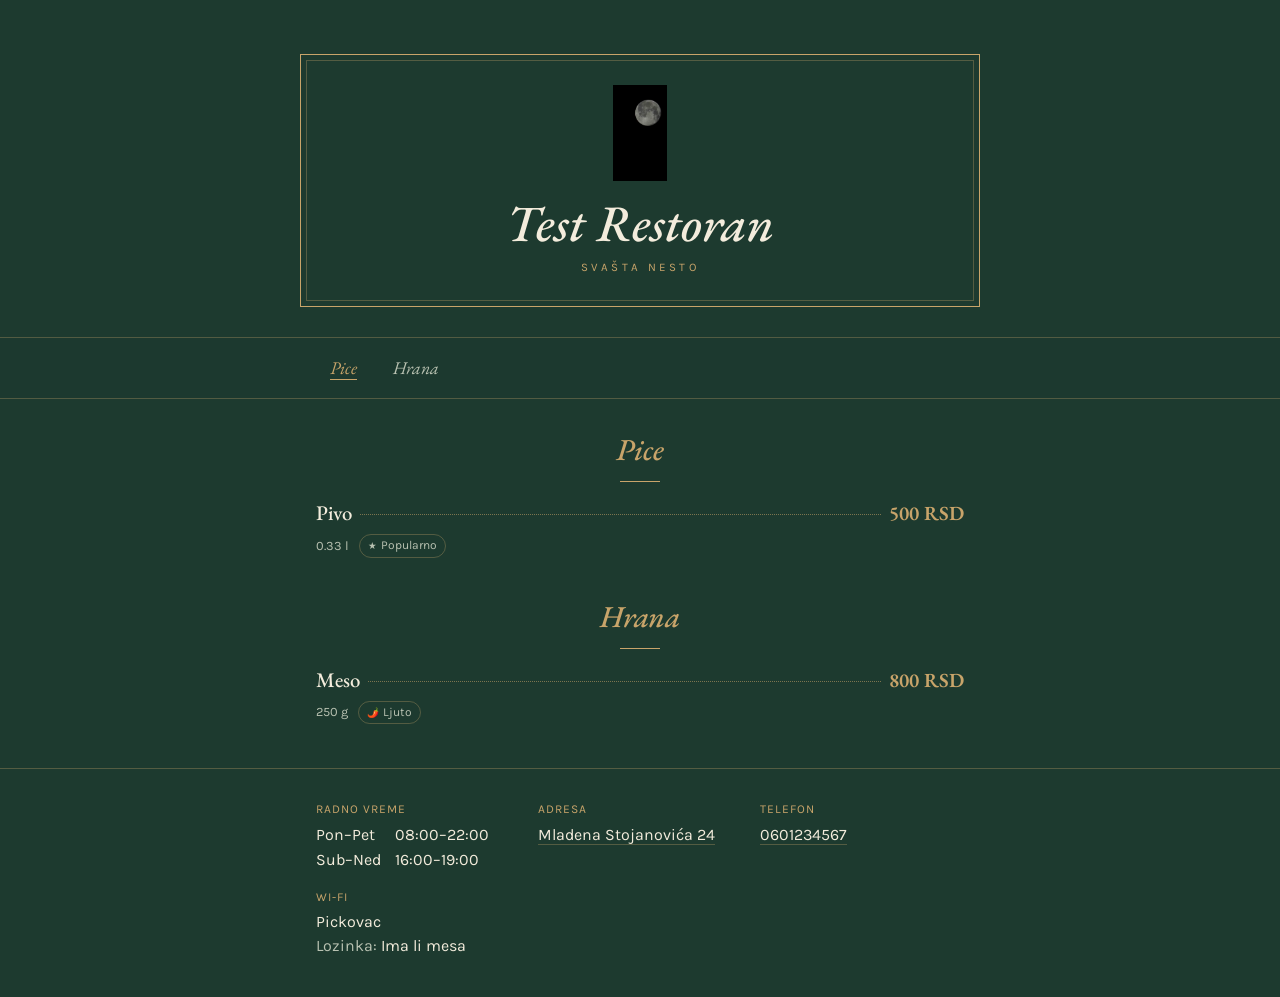
==== index.html @ 9f818fa7 "Update menu code and design (menu content unchanged)" ====
<!doctype html>
<html lang="sr">
<head>
  <meta charset="utf-8">
  <meta name="viewport" content="width=device-width, initial-scale=1, viewport-fit=cover">
  <title>Menu</title>
  <meta name="theme-color" content="#ffffff">
  <link rel="stylesheet" href="core/base.css?v=e0d280ec40">
</head>
<body class="dm-loading">
  <div id="app"></div>
  <script src="core/common.js?v=e0d280ec40"></script>
  <script src="core/menu.js?v=e0d280ec40"></script>
</body>
</html>
---- core/base.css ----
/* Structure shared by every theme. Themes set the variables below and add their own look. */
:root {
  --bg: #ffffff;
  --surface: #f6f6f6;
  --text: #1d1d1f;
  --muted: #6e6e73;
  --line: #e4e4e7;
  --accent: #b5651d;
  --accent-ink: #ffffff;
  --font-body: system-ui, -apple-system, "Segoe UI", Roboto, sans-serif;
  --font-head: var(--font-body);
  --radius: 12px;
  --thumb: 76px;
  --nav-bg: var(--bg);
  --chip-bg: transparent;
  --chip-text: var(--text);
  --chip-active-bg: var(--accent);
  --chip-active-text: var(--accent-ink);
  --wrap: 760px;
}

*, *::before, *::after { box-sizing: border-box; }
html { -webkit-text-size-adjust: 100%; scroll-behavior: smooth; }
@media (prefers-reduced-motion: reduce) { html { scroll-behavior: auto; } }
body {
  margin: 0;
  background: var(--bg);
  color: var(--text);
  font-family: var(--font-body);
  line-height: 1.45;
  -webkit-font-smoothing: antialiased;
}
body.dm-loading #app { visibility: hidden; }
img { display: block; max-width: 100%; }
a { color: inherit; }
h1, h2, h3 { font-family: var(--font-head); }
.wrap { max-width: var(--wrap); margin: 0 auto; padding: 0 16px; }
.muted { color: var(--muted); }
.dm-error, .menu-empty p { padding: 60px 16px; text-align: center; color: var(--muted); }

/* Hero */
.hero { position: relative; padding: 44px 0 26px; text-align: center; }

/* SR / EN switch in the top corner: one button, a tap flips the language.
   Uses the hero's own text color so it fits every theme. */
.lang-switch {
  position: absolute; top: 12px; right: 12px; z-index: 2; display: flex; gap: 2px; padding: 3px;
  border: 1px solid color-mix(in srgb, currentColor 30%, transparent); border-radius: 999px;
  font: inherit; font-family: var(--font-body); background: transparent; color: inherit; cursor: pointer;
}
.lang-btn {
  font-size: .75rem; font-weight: 700; letter-spacing: .04em; line-height: 1;
  padding: 6px 9px; border-radius: 999px; opacity: .65;
}
.lang-btn.active { opacity: 1; background: color-mix(in srgb, currentColor 16%, transparent); }
.hero-logo { width: 96px; height: 96px; object-fit: contain; margin: 0 auto 14px; }
.hero-name { margin: 0; font-size: clamp(2rem, 8vw, 2.8rem); line-height: 1.1; }
.hero-tagline { margin: 8px 0 0; color: var(--muted); }

/* Category navigation */
.catnav { position: sticky; top: 0; z-index: 10; background: var(--nav-bg); }
.catnav-inner {
  display: flex; gap: 8px; overflow-x: auto; scrollbar-width: none;
  max-width: var(--wrap); margin: 0 auto; padding: 10px 16px;
}
.catnav-inner::-webkit-scrollbar { display: none; }
.chip {
  flex: none; white-space: nowrap; text-decoration: none; cursor: pointer;
  font: inherit; font-size: .95rem; padding: 7px 14px; border: 0; border-radius: 999px;
  background: var(--chip-bg); color: var(--chip-text);
  transition: background .2s, color .2s;
}
.chip.active { background: var(--chip-active-bg); color: var(--chip-active-text); }
[data-nav="tabs"] .cat:not(.active) { display: none; }

/* Sections */
.cat { padding: 28px 0 8px; scroll-margin-top: 58px; }
.cat-head { margin-bottom: 16px; }
.cat-name { margin: 0; font-size: 1.6rem; }
.cat-desc { margin: 4px 0 0; color: var(--muted); font-size: .95rem; }

/* Items */
.items { display: grid; gap: 18px; }
.item { display: flex; gap: 14px; cursor: pointer; outline-offset: 4px; }
.item-body { flex: 1; min-width: 0; }
.item-head { display: flex; align-items: baseline; gap: 8px; }
.item-name { margin: 0; font-size: 1.05rem; font-weight: 600; }
.leader { flex: 1; min-width: 12px; }
.item-price { white-space: nowrap; font-weight: 600; }
.item-desc { margin: 4px 0 0; color: var(--muted); font-size: .92rem; }
.item-meta { display: flex; flex-wrap: wrap; align-items: center; gap: 6px 10px; margin-top: 6px; font-size: .8rem; color: var(--muted); }
.item-meta:empty { display: none; }
.item.soldout { opacity: .55; }
.soldout-badge {
  font-size: .72rem; font-weight: 700; letter-spacing: .04em; text-transform: uppercase;
  padding: 2px 8px; border-radius: 999px; background: var(--text); color: var(--bg);
}
.tags { display: flex; flex-wrap: wrap; gap: 6px; margin: 0; padding: 0; list-style: none; }
.tag { display: inline-flex; align-items: center; gap: 4px; font-size: .75rem; padding: 2px 8px; border-radius: 999px; border: 1px solid var(--line); }
.tag-icon { font-size: .8em; }

/* Layout: list (photo thumbnail beside the text) */
[data-layout="list"] .item-img {
  flex: none; width: var(--thumb); height: var(--thumb); object-fit: cover; border-radius: var(--radius);
}
/* Layout: cards (photo on top, grid) */
[data-layout="cards"] .items { grid-template-columns: repeat(auto-fill, minmax(155px, 1fr)); gap: 14px; }
[data-layout="cards"] .item { flex-direction: column; gap: 0; }
[data-layout="cards"] .item-img { width: 100%; aspect-ratio: 4 / 3; object-fit: cover; }
[data-layout="cards"] .item-head { flex-direction: column; gap: 2px; }
[data-layout="cards"] .leader { display: none; }
/* Layout: text (classic printed menu, photos only in the details sheet) */
[data-layout="text"] .item-img { display: none; }

/* Footer info */
.info { margin-top: 36px; padding: 32px 0 calc(40px + env(safe-area-inset-bottom)); }
.info-grid { display: grid; grid-template-columns: repeat(auto-fit, minmax(200px, 1fr)); gap: 18px; margin: 0; }
.info-grid dt { font-size: .75rem; text-transform: uppercase; letter-spacing: .08em; color: var(--muted); margin-bottom: 4px; }
.info-grid dd { margin: 0; }
.info-grid a { text-decoration: none; border-bottom: 1px solid var(--line); }
/* Social and other links as small pills, in each theme's own colors */
.info-links { display: inline-flex; flex-wrap: wrap; gap: 8px; margin-top: 2px; }
.info-grid .info-links a { display: inline-flex; align-items: center; gap: 6px; padding: 5px 12px 5px 10px; border: 1px solid var(--line); border-radius: 999px; font-size: .9rem; }
.info-links .icon { flex: none; }
/* Opening hours as two columns: days | times */
.hours { display: inline-grid; grid-template-columns: auto auto; gap: 2px 14px; text-align: left; }
.info-note { margin: 24px 0 0; font-size: .85rem; color: var(--muted); }

/* Item details sheet */
.sheet {
  padding: 0; border: 0; background: transparent; color: var(--text);
  width: 100%; max-width: 520px; max-height: 92vh; margin: auto auto 0;
}
@media (min-width: 600px) { .sheet { margin: auto; } }
.sheet::backdrop { background: rgba(0, 0, 0, .55); }
.sheet[open] { animation: sheet-in .25s ease; }
@keyframes sheet-in { from { transform: translateY(24px); opacity: 0; } }
.sheet-card {
  position: relative; overflow: hidden; background: var(--bg);
  border-radius: calc(var(--radius) + 6px) calc(var(--radius) + 6px) 0 0;
  padding-bottom: env(safe-area-inset-bottom);
}
@media (min-width: 600px) { .sheet-card { border-radius: calc(var(--radius) + 6px); } }
.sheet-img { width: 100%; aspect-ratio: 4 / 3; object-fit: cover; }
.sheet-body { padding: 20px 20px 28px; }
.sheet-name { margin: 0; font-size: 1.5rem; }
.sheet-sub { display: flex; flex-wrap: wrap; align-items: center; gap: 10px; margin: 6px 0 12px; color: var(--muted); }
.sheet-sub .item-price { color: var(--accent); font-size: 1.15rem; }
.sheet-desc { margin: 0 0 14px; }
.sheet-close {
  position: absolute; top: 10px; right: 10px; z-index: 1; width: 36px; height: 36px;
  border: 0; border-radius: 50%; cursor: pointer; font-size: 22px; line-height: 1;
  background: rgba(0, 0, 0, .5); color: #fff;
}

/* ---------- "Preporučujemo" strip (optional, any layout) ---------- */
.featured { padding: 22px 0 4px; }
.featured-title { margin: 0 0 10px; font-size: 1.15rem; }
.featured-row {
  display: flex; gap: 12px; overflow-x: auto; scroll-snap-type: x mandatory; scrollbar-width: none;
  max-width: var(--wrap); margin: 0 auto; padding: 2px 16px 14px;
}
.featured-row::-webkit-scrollbar { display: none; }
.feat {
  flex: none; width: 150px; display: grid; align-content: start; gap: 4px; padding: 0 0 10px; overflow: hidden;
  scroll-snap-align: start; cursor: pointer; text-align: left; font: inherit;
  border: 0; border-radius: var(--radius); background: var(--surface); color: var(--text); box-shadow: 0 0 0 1px var(--line);
}
.feat-img { display: block; width: 100%; aspect-ratio: 4 / 3; object-fit: cover; background: color-mix(in srgb, var(--accent) 16%, var(--surface)); }
.feat-name, .feat-price { padding: 0 10px; }
.feat-name { font-weight: 600; font-size: .92rem; line-height: 1.25; }
.feat-price { font-weight: 600; font-size: .85rem; color: var(--accent); }

/* ---------- Layout: accordion (sections fold open one at a time) ---------- */
[data-nav="accordion"] .cat { padding: 0; scroll-margin-top: 0; }
.acc { padding-top: 10px; }
.acc-h { margin: 0; font-size: inherit; }
.acc-head {
  display: flex; align-items: center; gap: 12px; width: 100%; padding: 18px 0; cursor: pointer; text-align: left;
  border: 0; border-bottom: 1px solid var(--line); background: none; color: inherit; font: inherit;
}
.acc-head .cat-name { flex: 1; min-width: 0; margin: 0; font-size: 1.3rem; line-height: 1.2; }
.acc-count { flex: none; font-family: var(--font-body); font-size: .8rem; color: var(--muted); }
.acc-chev {
  flex: none; width: 9px; height: 9px; margin: 0 4px 4px; opacity: .6; transition: transform .2s;
  border-right: 2px solid currentColor; border-bottom: 2px solid currentColor; transform: rotate(45deg);
}
.cat.open .acc-chev { transform: rotate(225deg); margin-bottom: -4px; }
.acc-body { padding: 14px 0 26px; }
.acc-body .cat-desc { margin: 0 0 14px; }

/* ---------- Layout: tiles (start screen of sections; a tile opens its section) ---------- */
.tiles-home { padding: 24px 0 8px; }
.tiles { display: grid; grid-template-columns: repeat(auto-fill, minmax(150px, 1fr)); gap: 12px; }
.tile {
  position: relative; display: block; aspect-ratio: 1 / 1; overflow: hidden; text-decoration: none;
  border-radius: var(--radius); background: var(--surface); color: var(--text); box-shadow: 0 0 0 1px var(--line);
}
.tile-img { position: absolute; inset: 0; width: 100%; height: 100%; object-fit: cover; }
.tile-text {
  position: absolute; left: 0; right: 0; bottom: 0; display: grid; gap: 2px; padding: 34px 12px 12px;
  color: #ffffff; background: linear-gradient(transparent, rgba(0, 0, 0, .75));
}
.tile.no-img .tile-text { inset: 0; align-content: end; color: var(--text); background: color-mix(in srgb, var(--accent) 16%, var(--surface)); }
.tile-name { font-family: var(--font-head); font-size: 1.2rem; font-weight: 700; line-height: 1.15; }
.tile-count { font-size: .78rem; opacity: .85; }
.tile-bar { position: sticky; top: 0; z-index: 10; background: var(--nav-bg); border-bottom: 1px solid var(--line); }
.tile-bar .wrap { display: flex; align-items: center; justify-content: space-between; gap: 12px; padding-block: 10px; }
.tile-back {
  display: inline-flex; align-items: center; gap: 6px; padding: 8px 14px; cursor: pointer;
  border: 1px solid var(--line); border-radius: 999px; background: var(--surface); color: var(--text); font: inherit; font-weight: 600;
}
.tile-bar .lang-switch { position: static; }
[data-nav="tiles"][data-view="section"] .cat { padding-top: 22px; }

/* ---------- Layout: bottom bar (like tabs, with the section buttons at the bottom, thumb-friendly) ---------- */
[data-nav="bottom"] .cat:not(.active) { display: none; }
[data-nav="bottom"] .catnav {
  position: fixed; top: auto; bottom: 0; left: 0; right: 0; z-index: 15;
  border-top: 1px solid var(--line); box-shadow: 0 -6px 18px rgba(0, 0, 0, .1);
  padding-bottom: env(safe-area-inset-bottom);
}
[data-nav="bottom"] #app { padding-bottom: calc(64px + env(safe-area-inset-bottom)); }
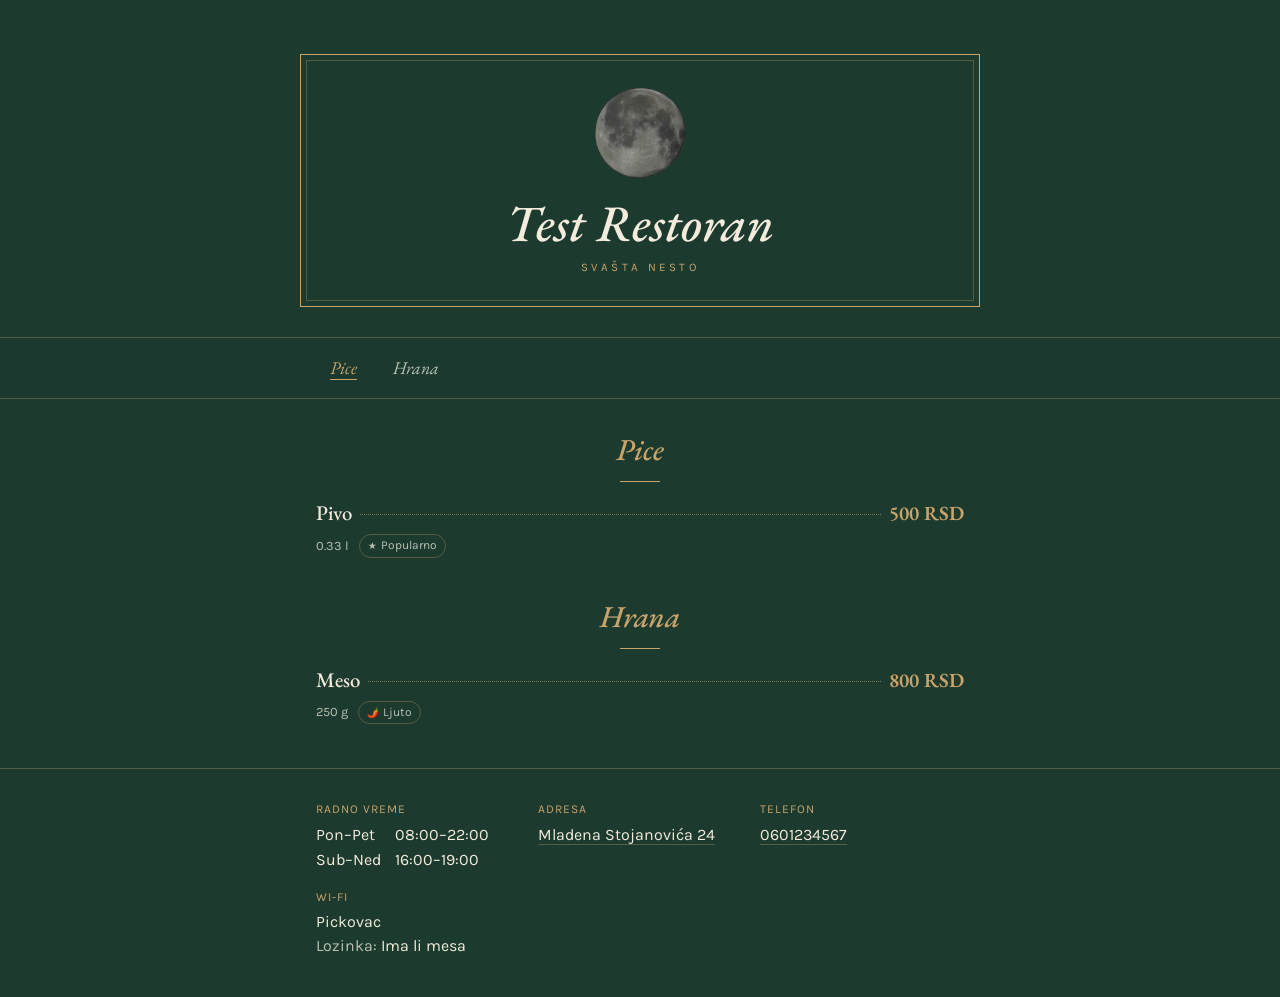
==== commit 9c4dd177: "Update menu code and design (menu content unchanged)" ====
--- a/index.html
+++ b/index.html
@@ -5,11 +5,11 @@
   <meta name="viewport" content="width=device-width, initial-scale=1, viewport-fit=cover">
   <title>Menu</title>
   <meta name="theme-color" content="#ffffff">
-  <link rel="stylesheet" href="core/base.css?v=e0d280ec40">
+  <link rel="stylesheet" href="core/base.css?v=e34102748c">
 </head>
 <body class="dm-loading">
   <div id="app"></div>
-  <script src="core/common.js?v=e0d280ec40"></script>
-  <script src="core/menu.js?v=e0d280ec40"></script>
+  <script src="core/common.js?v=e34102748c"></script>
+  <script src="core/menu.js?v=e34102748c"></script>
 </body>
 </html>
--- a/core/base.css
+++ b/core/base.css
@@ -1,223 +1,2 @@
-/* Structure shared by every theme. Themes set the variables below and add their own look. */
-:root {
-  --bg: #ffffff;
-  --surface: #f6f6f6;
-  --text: #1d1d1f;
-  --muted: #6e6e73;
-  --line: #e4e4e7;
-  --accent: #b5651d;
-  --accent-ink: #ffffff;
-  --font-body: system-ui, -apple-system, "Segoe UI", Roboto, sans-serif;
-  --font-head: var(--font-body);
-  --radius: 12px;
-  --thumb: 76px;
-  --nav-bg: var(--bg);
-  --chip-bg: transparent;
-  --chip-text: var(--text);
-  --chip-active-bg: var(--accent);
-  --chip-active-text: var(--accent-ink);
-  --wrap: 760px;
-}
-
-*, *::before, *::after { box-sizing: border-box; }
-html { -webkit-text-size-adjust: 100%; scroll-behavior: smooth; }
-@media (prefers-reduced-motion: reduce) { html { scroll-behavior: auto; } }
-body {
-  margin: 0;
-  background: var(--bg);
-  color: var(--text);
-  font-family: var(--font-body);
-  line-height: 1.45;
-  -webkit-font-smoothing: antialiased;
-}
-body.dm-loading #app { visibility: hidden; }
-img { display: block; max-width: 100%; }
-a { color: inherit; }
-h1, h2, h3 { font-family: var(--font-head); }
-.wrap { max-width: var(--wrap); margin: 0 auto; padding: 0 16px; }
-.muted { color: var(--muted); }
-.dm-error, .menu-empty p { padding: 60px 16px; text-align: center; color: var(--muted); }
-
-/* Hero */
-.hero { position: relative; padding: 44px 0 26px; text-align: center; }
-
-/* SR / EN switch in the top corner: one button, a tap flips the language.
-   Uses the hero's own text color so it fits every theme. */
-.lang-switch {
-  position: absolute; top: 12px; right: 12px; z-index: 2; display: flex; gap: 2px; padding: 3px;
-  border: 1px solid color-mix(in srgb, currentColor 30%, transparent); border-radius: 999px;
-  font: inherit; font-family: var(--font-body); background: transparent; color: inherit; cursor: pointer;
-}
-.lang-btn {
-  font-size: .75rem; font-weight: 700; letter-spacing: .04em; line-height: 1;
-  padding: 6px 9px; border-radius: 999px; opacity: .65;
-}
-.lang-btn.active { opacity: 1; background: color-mix(in srgb, currentColor 16%, transparent); }
-.hero-logo { width: 96px; height: 96px; object-fit: contain; margin: 0 auto 14px; }
-.hero-name { margin: 0; font-size: clamp(2rem, 8vw, 2.8rem); line-height: 1.1; }
-.hero-tagline { margin: 8px 0 0; color: var(--muted); }
-
-/* Category navigation */
-.catnav { position: sticky; top: 0; z-index: 10; background: var(--nav-bg); }
-.catnav-inner {
-  display: flex; gap: 8px; overflow-x: auto; scrollbar-width: none;
-  max-width: var(--wrap); margin: 0 auto; padding: 10px 16px;
-}
-.catnav-inner::-webkit-scrollbar { display: none; }
-.chip {
-  flex: none; white-space: nowrap; text-decoration: none; cursor: pointer;
-  font: inherit; font-size: .95rem; padding: 7px 14px; border: 0; border-radius: 999px;
-  background: var(--chip-bg); color: var(--chip-text);
-  transition: background .2s, color .2s;
-}
-.chip.active { background: var(--chip-active-bg); color: var(--chip-active-text); }
-[data-nav="tabs"] .cat:not(.active) { display: none; }
-
-/* Sections */
-.cat { padding: 28px 0 8px; scroll-margin-top: 58px; }
-.cat-head { margin-bottom: 16px; }
-.cat-name { margin: 0; font-size: 1.6rem; }
-.cat-desc { margin: 4px 0 0; color: var(--muted); font-size: .95rem; }
-
-/* Items */
-.items { display: grid; gap: 18px; }
-.item { display: flex; gap: 14px; cursor: pointer; outline-offset: 4px; }
-.item-body { flex: 1; min-width: 0; }
-.item-head { display: flex; align-items: baseline; gap: 8px; }
-.item-name { margin: 0; font-size: 1.05rem; font-weight: 600; }
-.leader { flex: 1; min-width: 12px; }
-.item-price { white-space: nowrap; font-weight: 600; }
-.item-desc { margin: 4px 0 0; color: var(--muted); font-size: .92rem; }
-.item-meta { display: flex; flex-wrap: wrap; align-items: center; gap: 6px 10px; margin-top: 6px; font-size: .8rem; color: var(--muted); }
-.item-meta:empty { display: none; }
-.item.soldout { opacity: .55; }
-.soldout-badge {
-  font-size: .72rem; font-weight: 700; letter-spacing: .04em; text-transform: uppercase;
-  padding: 2px 8px; border-radius: 999px; background: var(--text); color: var(--bg);
-}
-.tags { display: flex; flex-wrap: wrap; gap: 6px; margin: 0; padding: 0; list-style: none; }
-.tag { display: inline-flex; align-items: center; gap: 4px; font-size: .75rem; padding: 2px 8px; border-radius: 999px; border: 1px solid var(--line); }
-.tag-icon { font-size: .8em; }
-
-/* Layout: list (photo thumbnail beside the text) */
-[data-layout="list"] .item-img {
-  flex: none; width: var(--thumb); height: var(--thumb); object-fit: cover; border-radius: var(--radius);
-}
-/* Layout: cards (photo on top, grid) */
-[data-layout="cards"] .items { grid-template-columns: repeat(auto-fill, minmax(155px, 1fr)); gap: 14px; }
-[data-layout="cards"] .item { flex-direction: column; gap: 0; }
-[data-layout="cards"] .item-img { width: 100%; aspect-ratio: 4 / 3; object-fit: cover; }
-[data-layout="cards"] .item-head { flex-direction: column; gap: 2px; }
-[data-layout="cards"] .leader { display: none; }
-/* Layout: text (classic printed menu, photos only in the details sheet) */
-[data-layout="text"] .item-img { display: none; }
-
-/* Footer info */
-.info { margin-top: 36px; padding: 32px 0 calc(40px + env(safe-area-inset-bottom)); }
-.info-grid { display: grid; grid-template-columns: repeat(auto-fit, minmax(200px, 1fr)); gap: 18px; margin: 0; }
-.info-grid dt { font-size: .75rem; text-transform: uppercase; letter-spacing: .08em; color: var(--muted); margin-bottom: 4px; }
-.info-grid dd { margin: 0; }
-.info-grid a { text-decoration: none; border-bottom: 1px solid var(--line); }
-/* Social and other links as small pills, in each theme's own colors */
-.info-links { display: inline-flex; flex-wrap: wrap; gap: 8px; margin-top: 2px; }
-.info-grid .info-links a { display: inline-flex; align-items: center; gap: 6px; padding: 5px 12px 5px 10px; border: 1px solid var(--line); border-radius: 999px; font-size: .9rem; }
-.info-links .icon { flex: none; }
-/* Opening hours as two columns: days | times */
-.hours { display: inline-grid; grid-template-columns: auto auto; gap: 2px 14px; text-align: left; }
-.info-note { margin: 24px 0 0; font-size: .85rem; color: var(--muted); }
-
-/* Item details sheet */
-.sheet {
-  padding: 0; border: 0; background: transparent; color: var(--text);
-  width: 100%; max-width: 520px; max-height: 92vh; margin: auto auto 0;
-}
-@media (min-width: 600px) { .sheet { margin: auto; } }
-.sheet::backdrop { background: rgba(0, 0, 0, .55); }
-.sheet[open] { animation: sheet-in .25s ease; }
-@keyframes sheet-in { from { transform: translateY(24px); opacity: 0; } }
-.sheet-card {
-  position: relative; overflow: hidden; background: var(--bg);
-  border-radius: calc(var(--radius) + 6px) calc(var(--radius) + 6px) 0 0;
-  padding-bottom: env(safe-area-inset-bottom);
-}
-@media (min-width: 600px) { .sheet-card { border-radius: calc(var(--radius) + 6px); } }
-.sheet-img { width: 100%; aspect-ratio: 4 / 3; object-fit: cover; }
-.sheet-body { padding: 20px 20px 28px; }
-.sheet-name { margin: 0; font-size: 1.5rem; }
-.sheet-sub { display: flex; flex-wrap: wrap; align-items: center; gap: 10px; margin: 6px 0 12px; color: var(--muted); }
-.sheet-sub .item-price { color: var(--accent); font-size: 1.15rem; }
-.sheet-desc { margin: 0 0 14px; }
-.sheet-close {
-  position: absolute; top: 10px; right: 10px; z-index: 1; width: 36px; height: 36px;
-  border: 0; border-radius: 50%; cursor: pointer; font-size: 22px; line-height: 1;
-  background: rgba(0, 0, 0, .5); color: #fff;
-}
-
-/* ---------- "Preporučujemo" strip (optional, any layout) ---------- */
-.featured { padding: 22px 0 4px; }
-.featured-title { margin: 0 0 10px; font-size: 1.15rem; }
-.featured-row {
-  display: flex; gap: 12px; overflow-x: auto; scroll-snap-type: x mandatory; scrollbar-width: none;
-  max-width: var(--wrap); margin: 0 auto; padding: 2px 16px 14px;
-}
-.featured-row::-webkit-scrollbar { display: none; }
-.feat {
-  flex: none; width: 150px; display: grid; align-content: start; gap: 4px; padding: 0 0 10px; overflow: hidden;
-  scroll-snap-align: start; cursor: pointer; text-align: left; font: inherit;
-  border: 0; border-radius: var(--radius); background: var(--surface); color: var(--text); box-shadow: 0 0 0 1px var(--line);
-}
-.feat-img { display: block; width: 100%; aspect-ratio: 4 / 3; object-fit: cover; background: color-mix(in srgb, var(--accent) 16%, var(--surface)); }
-.feat-name, .feat-price { padding: 0 10px; }
-.feat-name { font-weight: 600; font-size: .92rem; line-height: 1.25; }
-.feat-price { font-weight: 600; font-size: .85rem; color: var(--accent); }
-
-/* ---------- Layout: accordion (sections fold open one at a time) ---------- */
-[data-nav="accordion"] .cat { padding: 0; scroll-margin-top: 0; }
-.acc { padding-top: 10px; }
-.acc-h { margin: 0; font-size: inherit; }
-.acc-head {
-  display: flex; align-items: center; gap: 12px; width: 100%; padding: 18px 0; cursor: pointer; text-align: left;
-  border: 0; border-bottom: 1px solid var(--line); background: none; color: inherit; font: inherit;
-}
-.acc-head .cat-name { flex: 1; min-width: 0; margin: 0; font-size: 1.3rem; line-height: 1.2; }
-.acc-count { flex: none; font-family: var(--font-body); font-size: .8rem; color: var(--muted); }
-.acc-chev {
-  flex: none; width: 9px; height: 9px; margin: 0 4px 4px; opacity: .6; transition: transform .2s;
-  border-right: 2px solid currentColor; border-bottom: 2px solid currentColor; transform: rotate(45deg);
-}
-.cat.open .acc-chev { transform: rotate(225deg); margin-bottom: -4px; }
-.acc-body { padding: 14px 0 26px; }
-.acc-body .cat-desc { margin: 0 0 14px; }
-
-/* ---------- Layout: tiles (start screen of sections; a tile opens its section) ---------- */
-.tiles-home { padding: 24px 0 8px; }
-.tiles { display: grid; grid-template-columns: repeat(auto-fill, minmax(150px, 1fr)); gap: 12px; }
-.tile {
-  position: relative; display: block; aspect-ratio: 1 / 1; overflow: hidden; text-decoration: none;
-  border-radius: var(--radius); background: var(--surface); color: var(--text); box-shadow: 0 0 0 1px var(--line);
-}
-.tile-img { position: absolute; inset: 0; width: 100%; height: 100%; object-fit: cover; }
-.tile-text {
-  position: absolute; left: 0; right: 0; bottom: 0; display: grid; gap: 2px; padding: 34px 12px 12px;
-  color: #ffffff; background: linear-gradient(transparent, rgba(0, 0, 0, .75));
-}
-.tile.no-img .tile-text { inset: 0; align-content: end; color: var(--text); background: color-mix(in srgb, var(--accent) 16%, var(--surface)); }
-.tile-name { font-family: var(--font-head); font-size: 1.2rem; font-weight: 700; line-height: 1.15; }
-.tile-count { font-size: .78rem; opacity: .85; }
-.tile-bar { position: sticky; top: 0; z-index: 10; background: var(--nav-bg); border-bottom: 1px solid var(--line); }
-.tile-bar .wrap { display: flex; align-items: center; justify-content: space-between; gap: 12px; padding-block: 10px; }
-.tile-back {
-  display: inline-flex; align-items: center; gap: 6px; padding: 8px 14px; cursor: pointer;
-  border: 1px solid var(--line); border-radius: 999px; background: var(--surface); color: var(--text); font: inherit; font-weight: 600;
-}
-.tile-bar .lang-switch { position: static; }
-[data-nav="tiles"][data-view="section"] .cat { padding-top: 22px; }
-
-/* ---------- Layout: bottom bar (like tabs, with the section buttons at the bottom, thumb-friendly) ---------- */
-[data-nav="bottom"] .cat:not(.active) { display: none; }
-[data-nav="bottom"] .catnav {
-  position: fixed; top: auto; bottom: 0; left: 0; right: 0; z-index: 15;
-  border-top: 1px solid var(--line); box-shadow: 0 -6px 18px rgba(0, 0, 0, .1);
-  padding-bottom: env(safe-area-inset-bottom);
-}
-[data-nav="bottom"] #app { padding-bottom: calc(64px + env(safe-area-inset-bottom)); }
+/*! Digital menu. All rights reserved. See LICENSE. */
+:root{--bg: #ffffff;--surface: #f6f6f6;--text: #1d1d1f;--muted: #6e6e73;--line: #e4e4e7;--accent: #b5651d;--accent-ink: #ffffff;--font-body: system-ui, -apple-system, "Segoe UI", Roboto, sans-serif;--font-head: var(--font-body);--radius: 12px;--thumb: 76px;--nav-bg: var(--bg);--chip-bg: transparent;--chip-text: var(--text);--chip-active-bg: var(--accent);--chip-active-text: var(--accent-ink);--wrap: 760px}*,*:before,*:after{box-sizing:border-box}html{-webkit-text-size-adjust:100%;scroll-behavior:smooth}@media(prefers-reduced-motion:reduce){html{scroll-behavior:auto}}body{margin:0;background:var(--bg);color:var(--text);font-family:var(--font-body);line-height:1.45;-webkit-font-smoothing:antialiased}body.dm-loading #app{visibility:hidden}img{display:block;max-width:100%}a{color:inherit}h1,h2,h3{font-family:var(--font-head)}.wrap{max-width:var(--wrap);margin:0 auto;padding:0 16px}.muted{color:var(--muted)}.dm-error,.menu-empty p{padding:60px 16px;text-align:center;color:var(--muted)}.hero{position:relative;padding:44px 0 26px;text-align:center}.lang-switch{position:absolute;top:12px;right:12px;z-index:2;display:flex;gap:2px;padding:3px;border:1px solid color-mix(in srgb,currentColor 30%,transparent);border-radius:999px;font:inherit;font-family:var(--font-body);background:transparent;color:inherit;cursor:pointer}.lang-btn{font-size:.75rem;font-weight:700;letter-spacing:.04em;line-height:1;padding:6px 9px;border-radius:999px;opacity:.65}.lang-btn.active{opacity:1;background:color-mix(in srgb,currentColor 16%,transparent)}.hero-logo{width:96px;height:96px;object-fit:contain;margin:0 auto 14px}.hero-name{margin:0;font-size:clamp(2rem,8vw,2.8rem);line-height:1.1}.hero-tagline{margin:8px 0 0;color:var(--muted)}.catnav{position:sticky;top:0;z-index:10;background:var(--nav-bg)}.catnav-inner{display:flex;gap:8px;overflow-x:auto;scrollbar-width:none;max-width:var(--wrap);margin:0 auto;padding:10px 16px}.catnav-inner::-webkit-scrollbar{display:none}.chip{flex:none;white-space:nowrap;text-decoration:none;cursor:pointer;font:inherit;font-size:.95rem;padding:7px 14px;border:0;border-radius:999px;background:var(--chip-bg);color:var(--chip-text);transition:background .2s,color .2s}.chip.active{background:var(--chip-active-bg);color:var(--chip-active-text)}[data-nav=tabs] .cat:not(.active){display:none}.cat{padding:28px 0 8px;scroll-margin-top:58px}.cat-head{margin-bottom:16px}.cat-name{margin:0;font-size:1.6rem}.cat-desc{margin:4px 0 0;color:var(--muted);font-size:.95rem}.items{display:grid;gap:18px}.item{display:flex;gap:14px;cursor:pointer;outline-offset:4px}.item-body{flex:1;min-width:0}.item-head{display:flex;align-items:baseline;gap:8px}.item-name{margin:0;font-size:1.05rem;font-weight:600}.leader{flex:1;min-width:12px}.item-price{white-space:nowrap;font-weight:600}.item-desc{margin:4px 0 0;color:var(--muted);font-size:.92rem}.item-meta{display:flex;flex-wrap:wrap;align-items:center;gap:6px 10px;margin-top:6px;font-size:.8rem;color:var(--muted)}.item-meta:empty{display:none}.item.soldout{opacity:.55}.soldout-badge{font-size:.72rem;font-weight:700;letter-spacing:.04em;text-transform:uppercase;padding:2px 8px;border-radius:999px;background:var(--text);color:var(--bg)}.tags{display:flex;flex-wrap:wrap;gap:6px;margin:0;padding:0;list-style:none}.tag{display:inline-flex;align-items:center;gap:4px;font-size:.75rem;padding:2px 8px;border-radius:999px;border:1px solid var(--line)}.tag-icon{font-size:.8em}[data-layout=list] .item-img{flex:none;width:var(--thumb);height:var(--thumb);object-fit:cover;border-radius:var(--radius)}[data-layout=cards] .items{grid-template-columns:repeat(auto-fill,minmax(155px,1fr));gap:14px}[data-layout=cards] .item{flex-direction:column;gap:0}[data-layout=cards] .item-img{width:100%;aspect-ratio:4 / 3;object-fit:cover}[data-layout=cards] .item-head{flex-direction:column;gap:2px}[data-layout=cards] .leader,[data-layout=text] .item-img{display:none}.info{margin-top:36px;padding:32px 0 calc(40px + env(safe-area-inset-bottom))}.info-grid{display:grid;grid-template-columns:repeat(auto-fit,minmax(200px,1fr));gap:18px;margin:0}.info-grid dt{font-size:.75rem;text-transform:uppercase;letter-spacing:.08em;color:var(--muted);margin-bottom:4px}.info-grid dd{margin:0}.info-grid a{text-decoration:none;border-bottom:1px solid var(--line)}.info-links{display:inline-flex;flex-wrap:wrap;gap:8px;margin-top:2px}.info-grid .info-links a{display:inline-flex;align-items:center;gap:6px;padding:5px 12px 5px 10px;border:1px solid var(--line);border-radius:999px;font-size:.9rem}.info-links .icon{flex:none}.hours{display:inline-grid;grid-template-columns:auto auto;gap:2px 14px;text-align:left}.info-note{margin:24px 0 0;font-size:.85rem;color:var(--muted)}.info-credit{margin:28px 0 0;font-size:.75rem;color:var(--muted);text-align:center}.info-credit a{color:inherit;text-decoration:none;border-bottom:1px solid var(--line)}.sheet{padding:0;border:0;background:transparent;color:var(--text);width:100%;max-width:520px;max-height:92vh;margin:auto auto 0}@media(min-width:600px){.sheet{margin:auto}}.sheet::backdrop{background:#0000008c}.sheet[open]{animation:sheet-in .25s ease}@keyframes sheet-in{0%{transform:translateY(24px);opacity:0}}.sheet-card{position:relative;overflow:hidden;background:var(--bg);border-radius:calc(var(--radius) + 6px) calc(var(--radius) + 6px) 0 0;padding-bottom:env(safe-area-inset-bottom)}@media(min-width:600px){.sheet-card{border-radius:calc(var(--radius) + 6px)}}.sheet-img{width:100%;aspect-ratio:4 / 3;object-fit:cover}.sheet-body{padding:20px 20px 28px}.sheet-name{margin:0;font-size:1.5rem}.sheet-sub{display:flex;flex-wrap:wrap;align-items:center;gap:10px;margin:6px 0 12px;color:var(--muted)}.sheet-sub .item-price{color:var(--accent);font-size:1.15rem}.sheet-desc{margin:0 0 14px}.sheet-close{position:absolute;top:10px;right:10px;z-index:1;width:36px;height:36px;border:0;border-radius:50%;cursor:pointer;font-size:22px;line-height:1;background:#00000080;color:#fff}.featured{padding:22px 0 4px}.featured-title{margin:0 0 10px;font-size:1.15rem}.featured-row{display:flex;gap:12px;overflow-x:auto;scroll-snap-type:x mandatory;scrollbar-width:none;max-width:var(--wrap);margin:0 auto;padding:2px 16px 14px}.featured-row::-webkit-scrollbar{display:none}.feat{flex:none;width:150px;display:grid;align-content:start;gap:4px;padding:0 0 10px;overflow:hidden;scroll-snap-align:start;cursor:pointer;text-align:left;font:inherit;border:0;border-radius:var(--radius);background:var(--surface);color:var(--text);box-shadow:0 0 0 1px var(--line)}.feat-img{display:block;width:100%;aspect-ratio:4 / 3;object-fit:cover;background:color-mix(in srgb,var(--accent) 16%,var(--surface))}.feat-name,.feat-price{padding:0 10px}.feat-name{font-weight:600;font-size:.92rem;line-height:1.25}.feat-price{font-weight:600;font-size:.85rem;color:var(--accent)}[data-nav=accordion] .cat{padding:0;scroll-margin-top:0}.acc{padding-top:10px}.acc-h{margin:0;font-size:inherit}.acc-head{display:flex;align-items:center;gap:12px;width:100%;padding:18px 0;cursor:pointer;text-align:left;border:0;border-bottom:1px solid var(--line);background:none;color:inherit;font:inherit}.acc-head .cat-name{flex:1;min-width:0;margin:0;font-size:1.3rem;line-height:1.2}.acc-count{flex:none;font-family:var(--font-body);font-size:.8rem;color:var(--muted)}.acc-chev{flex:none;width:9px;height:9px;margin:0 4px 4px;opacity:.6;transition:transform .2s;border-right:2px solid currentColor;border-bottom:2px solid currentColor;transform:rotate(45deg)}.cat.open .acc-chev{transform:rotate(225deg);margin-bottom:-4px}.acc-body{padding:14px 0 26px}.acc-body .cat-desc{margin:0 0 14px}.tiles-home{padding:24px 0 8px}.tiles{display:grid;grid-template-columns:repeat(auto-fill,minmax(150px,1fr));gap:12px}.tile{position:relative;display:block;aspect-ratio:1 / 1;overflow:hidden;text-decoration:none;border-radius:var(--radius);background:var(--surface);color:var(--text);box-shadow:0 0 0 1px var(--line)}.tile-img{position:absolute;inset:0;width:100%;height:100%;object-fit:cover}.tile-text{position:absolute;left:0;right:0;bottom:0;display:grid;gap:2px;padding:34px 12px 12px;color:#fff;background:linear-gradient(transparent,#000000bf)}.tile.no-img .tile-text{inset:0;align-content:end;color:var(--text);background:color-mix(in srgb,var(--accent) 16%,var(--surface))}.tile-name{font-family:var(--font-head);font-size:1.2rem;font-weight:700;line-height:1.15}.tile-count{font-size:.78rem;opacity:.85}.tile-bar{position:sticky;top:0;z-index:10;background:var(--nav-bg);border-bottom:1px solid var(--line)}.tile-bar .wrap{display:flex;align-items:center;justify-content:space-between;gap:12px;padding-block:10px}.tile-back{display:inline-flex;align-items:center;gap:6px;padding:8px 14px;cursor:pointer;border:1px solid var(--line);border-radius:999px;background:var(--surface);color:var(--text);font:inherit;font-weight:600}.tile-bar .lang-switch{position:static}[data-nav=tiles][data-view=section] .cat{padding-top:22px}[data-nav=bottom] .cat:not(.active){display:none}[data-nav=bottom] .catnav{position:fixed;inset:auto 0 0;z-index:15;border-top:1px solid var(--line);box-shadow:0 -6px 18px #0000001a;padding-bottom:env(safe-area-inset-bottom)}[data-nav=bottom] #app{padding-bottom:calc(64px + env(safe-area-inset-bottom))}
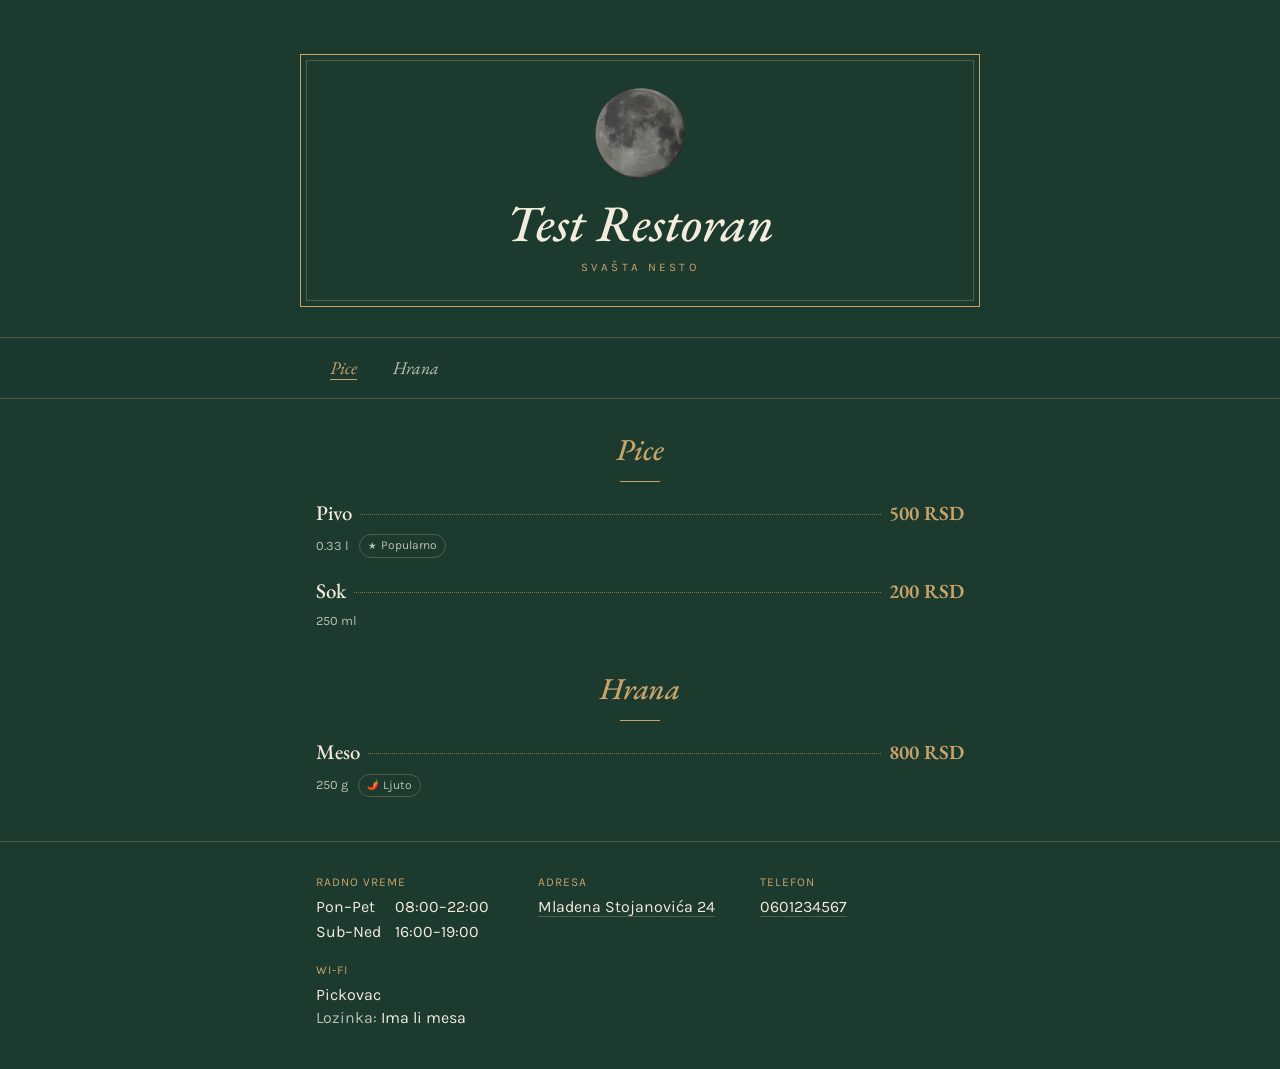
==== commit ce5e7aef: "Update menu code and design (menu content unchanged)" ====
--- a/index.html
+++ b/index.html
@@ -5,11 +5,11 @@
   <meta name="viewport" content="width=device-width, initial-scale=1, viewport-fit=cover">
   <title>Menu</title>
   <meta name="theme-color" content="#ffffff">
-  <link rel="stylesheet" href="core/base.css?v=e34102748c">
+  <link rel="stylesheet" href="core/base.css?v=91b1055c5f">
 </head>
 <body class="dm-loading">
   <div id="app"></div>
-  <script src="core/common.js?v=e34102748c"></script>
-  <script src="core/menu.js?v=e34102748c"></script>
+  <script src="core/common.js?v=91b1055c5f"></script>
+  <script src="core/menu.js?v=91b1055c5f"></script>
 </body>
 </html>
--- a/core/base.css
+++ b/core/base.css
@@ -1,2 +1,2 @@
 /*! Digital menu. All rights reserved. See LICENSE. */
-:root{--bg: #ffffff;--surface: #f6f6f6;--text: #1d1d1f;--muted: #6e6e73;--line: #e4e4e7;--accent: #b5651d;--accent-ink: #ffffff;--font-body: system-ui, -apple-system, "Segoe UI", Roboto, sans-serif;--font-head: var(--font-body);--radius: 12px;--thumb: 76px;--nav-bg: var(--bg);--chip-bg: transparent;--chip-text: var(--text);--chip-active-bg: var(--accent);--chip-active-text: var(--accent-ink);--wrap: 760px}*,*:before,*:after{box-sizing:border-box}html{-webkit-text-size-adjust:100%;scroll-behavior:smooth}@media(prefers-reduced-motion:reduce){html{scroll-behavior:auto}}body{margin:0;background:var(--bg);color:var(--text);font-family:var(--font-body);line-height:1.45;-webkit-font-smoothing:antialiased}body.dm-loading #app{visibility:hidden}img{display:block;max-width:100%}a{color:inherit}h1,h2,h3{font-family:var(--font-head)}.wrap{max-width:var(--wrap);margin:0 auto;padding:0 16px}.muted{color:var(--muted)}.dm-error,.menu-empty p{padding:60px 16px;text-align:center;color:var(--muted)}.hero{position:relative;padding:44px 0 26px;text-align:center}.lang-switch{position:absolute;top:12px;right:12px;z-index:2;display:flex;gap:2px;padding:3px;border:1px solid color-mix(in srgb,currentColor 30%,transparent);border-radius:999px;font:inherit;font-family:var(--font-body);background:transparent;color:inherit;cursor:pointer}.lang-btn{font-size:.75rem;font-weight:700;letter-spacing:.04em;line-height:1;padding:6px 9px;border-radius:999px;opacity:.65}.lang-btn.active{opacity:1;background:color-mix(in srgb,currentColor 16%,transparent)}.hero-logo{width:96px;height:96px;object-fit:contain;margin:0 auto 14px}.hero-name{margin:0;font-size:clamp(2rem,8vw,2.8rem);line-height:1.1}.hero-tagline{margin:8px 0 0;color:var(--muted)}.catnav{position:sticky;top:0;z-index:10;background:var(--nav-bg)}.catnav-inner{display:flex;gap:8px;overflow-x:auto;scrollbar-width:none;max-width:var(--wrap);margin:0 auto;padding:10px 16px}.catnav-inner::-webkit-scrollbar{display:none}.chip{flex:none;white-space:nowrap;text-decoration:none;cursor:pointer;font:inherit;font-size:.95rem;padding:7px 14px;border:0;border-radius:999px;background:var(--chip-bg);color:var(--chip-text);transition:background .2s,color .2s}.chip.active{background:var(--chip-active-bg);color:var(--chip-active-text)}[data-nav=tabs] .cat:not(.active){display:none}.cat{padding:28px 0 8px;scroll-margin-top:58px}.cat-head{margin-bottom:16px}.cat-name{margin:0;font-size:1.6rem}.cat-desc{margin:4px 0 0;color:var(--muted);font-size:.95rem}.items{display:grid;gap:18px}.item{display:flex;gap:14px;cursor:pointer;outline-offset:4px}.item-body{flex:1;min-width:0}.item-head{display:flex;align-items:baseline;gap:8px}.item-name{margin:0;font-size:1.05rem;font-weight:600}.leader{flex:1;min-width:12px}.item-price{white-space:nowrap;font-weight:600}.item-desc{margin:4px 0 0;color:var(--muted);font-size:.92rem}.item-meta{display:flex;flex-wrap:wrap;align-items:center;gap:6px 10px;margin-top:6px;font-size:.8rem;color:var(--muted)}.item-meta:empty{display:none}.item.soldout{opacity:.55}.soldout-badge{font-size:.72rem;font-weight:700;letter-spacing:.04em;text-transform:uppercase;padding:2px 8px;border-radius:999px;background:var(--text);color:var(--bg)}.tags{display:flex;flex-wrap:wrap;gap:6px;margin:0;padding:0;list-style:none}.tag{display:inline-flex;align-items:center;gap:4px;font-size:.75rem;padding:2px 8px;border-radius:999px;border:1px solid var(--line)}.tag-icon{font-size:.8em}[data-layout=list] .item-img{flex:none;width:var(--thumb);height:var(--thumb);object-fit:cover;border-radius:var(--radius)}[data-layout=cards] .items{grid-template-columns:repeat(auto-fill,minmax(155px,1fr));gap:14px}[data-layout=cards] .item{flex-direction:column;gap:0}[data-layout=cards] .item-img{width:100%;aspect-ratio:4 / 3;object-fit:cover}[data-layout=cards] .item-head{flex-direction:column;gap:2px}[data-layout=cards] .leader,[data-layout=text] .item-img{display:none}.info{margin-top:36px;padding:32px 0 calc(40px + env(safe-area-inset-bottom))}.info-grid{display:grid;grid-template-columns:repeat(auto-fit,minmax(200px,1fr));gap:18px;margin:0}.info-grid dt{font-size:.75rem;text-transform:uppercase;letter-spacing:.08em;color:var(--muted);margin-bottom:4px}.info-grid dd{margin:0}.info-grid a{text-decoration:none;border-bottom:1px solid var(--line)}.info-links{display:inline-flex;flex-wrap:wrap;gap:8px;margin-top:2px}.info-grid .info-links a{display:inline-flex;align-items:center;gap:6px;padding:5px 12px 5px 10px;border:1px solid var(--line);border-radius:999px;font-size:.9rem}.info-links .icon{flex:none}.hours{display:inline-grid;grid-template-columns:auto auto;gap:2px 14px;text-align:left}.info-note{margin:24px 0 0;font-size:.85rem;color:var(--muted)}.info-credit{margin:28px 0 0;font-size:.75rem;color:var(--muted);text-align:center}.info-credit a{color:inherit;text-decoration:none;border-bottom:1px solid var(--line)}.sheet{padding:0;border:0;background:transparent;color:var(--text);width:100%;max-width:520px;max-height:92vh;margin:auto auto 0}@media(min-width:600px){.sheet{margin:auto}}.sheet::backdrop{background:#0000008c}.sheet[open]{animation:sheet-in .25s ease}@keyframes sheet-in{0%{transform:translateY(24px);opacity:0}}.sheet-card{position:relative;overflow:hidden;background:var(--bg);border-radius:calc(var(--radius) + 6px) calc(var(--radius) + 6px) 0 0;padding-bottom:env(safe-area-inset-bottom)}@media(min-width:600px){.sheet-card{border-radius:calc(var(--radius) + 6px)}}.sheet-img{width:100%;aspect-ratio:4 / 3;object-fit:cover}.sheet-body{padding:20px 20px 28px}.sheet-name{margin:0;font-size:1.5rem}.sheet-sub{display:flex;flex-wrap:wrap;align-items:center;gap:10px;margin:6px 0 12px;color:var(--muted)}.sheet-sub .item-price{color:var(--accent);font-size:1.15rem}.sheet-desc{margin:0 0 14px}.sheet-close{position:absolute;top:10px;right:10px;z-index:1;width:36px;height:36px;border:0;border-radius:50%;cursor:pointer;font-size:22px;line-height:1;background:#00000080;color:#fff}.featured{padding:22px 0 4px}.featured-title{margin:0 0 10px;font-size:1.15rem}.featured-row{display:flex;gap:12px;overflow-x:auto;scroll-snap-type:x mandatory;scrollbar-width:none;max-width:var(--wrap);margin:0 auto;padding:2px 16px 14px}.featured-row::-webkit-scrollbar{display:none}.feat{flex:none;width:150px;display:grid;align-content:start;gap:4px;padding:0 0 10px;overflow:hidden;scroll-snap-align:start;cursor:pointer;text-align:left;font:inherit;border:0;border-radius:var(--radius);background:var(--surface);color:var(--text);box-shadow:0 0 0 1px var(--line)}.feat-img{display:block;width:100%;aspect-ratio:4 / 3;object-fit:cover;background:color-mix(in srgb,var(--accent) 16%,var(--surface))}.feat-name,.feat-price{padding:0 10px}.feat-name{font-weight:600;font-size:.92rem;line-height:1.25}.feat-price{font-weight:600;font-size:.85rem;color:var(--accent)}[data-nav=accordion] .cat{padding:0;scroll-margin-top:0}.acc{padding-top:10px}.acc-h{margin:0;font-size:inherit}.acc-head{display:flex;align-items:center;gap:12px;width:100%;padding:18px 0;cursor:pointer;text-align:left;border:0;border-bottom:1px solid var(--line);background:none;color:inherit;font:inherit}.acc-head .cat-name{flex:1;min-width:0;margin:0;font-size:1.3rem;line-height:1.2}.acc-count{flex:none;font-family:var(--font-body);font-size:.8rem;color:var(--muted)}.acc-chev{flex:none;width:9px;height:9px;margin:0 4px 4px;opacity:.6;transition:transform .2s;border-right:2px solid currentColor;border-bottom:2px solid currentColor;transform:rotate(45deg)}.cat.open .acc-chev{transform:rotate(225deg);margin-bottom:-4px}.acc-body{padding:14px 0 26px}.acc-body .cat-desc{margin:0 0 14px}.tiles-home{padding:24px 0 8px}.tiles{display:grid;grid-template-columns:repeat(auto-fill,minmax(150px,1fr));gap:12px}.tile{position:relative;display:block;aspect-ratio:1 / 1;overflow:hidden;text-decoration:none;border-radius:var(--radius);background:var(--surface);color:var(--text);box-shadow:0 0 0 1px var(--line)}.tile-img{position:absolute;inset:0;width:100%;height:100%;object-fit:cover}.tile-text{position:absolute;left:0;right:0;bottom:0;display:grid;gap:2px;padding:34px 12px 12px;color:#fff;background:linear-gradient(transparent,#000000bf)}.tile.no-img .tile-text{inset:0;align-content:end;color:var(--text);background:color-mix(in srgb,var(--accent) 16%,var(--surface))}.tile-name{font-family:var(--font-head);font-size:1.2rem;font-weight:700;line-height:1.15}.tile-count{font-size:.78rem;opacity:.85}.tile-bar{position:sticky;top:0;z-index:10;background:var(--nav-bg);border-bottom:1px solid var(--line)}.tile-bar .wrap{display:flex;align-items:center;justify-content:space-between;gap:12px;padding-block:10px}.tile-back{display:inline-flex;align-items:center;gap:6px;padding:8px 14px;cursor:pointer;border:1px solid var(--line);border-radius:999px;background:var(--surface);color:var(--text);font:inherit;font-weight:600}.tile-bar .lang-switch{position:static}[data-nav=tiles][data-view=section] .cat{padding-top:22px}[data-nav=bottom] .cat:not(.active){display:none}[data-nav=bottom] .catnav{position:fixed;inset:auto 0 0;z-index:15;border-top:1px solid var(--line);box-shadow:0 -6px 18px #0000001a;padding-bottom:env(safe-area-inset-bottom)}[data-nav=bottom] #app{padding-bottom:calc(64px + env(safe-area-inset-bottom))}
+:root{--bg: #ffffff;--surface: #f6f6f6;--text: #1d1d1f;--muted: #6e6e73;--line: #e4e4e7;--accent: #b5651d;--accent-ink: #ffffff;--font-body: system-ui, -apple-system, "Segoe UI", Roboto, sans-serif;--font-head: var(--font-body);--radius: 12px;--thumb: 76px;--nav-bg: var(--bg);--chip-bg: transparent;--chip-text: var(--text);--chip-active-bg: var(--accent);--chip-active-text: var(--accent-ink);--wrap: 760px}*,*:before,*:after{box-sizing:border-box}html{-webkit-text-size-adjust:100%;scroll-behavior:smooth}@media(prefers-reduced-motion:reduce){html{scroll-behavior:auto}}body{margin:0;background:var(--bg);color:var(--text);font-family:var(--font-body);line-height:1.45;-webkit-font-smoothing:antialiased}body.dm-loading #app{visibility:hidden}img{display:block;max-width:100%}a{color:inherit}h1,h2,h3{font-family:var(--font-head)}.wrap{max-width:var(--wrap);margin:0 auto;padding:0 16px}.muted{color:var(--muted)}.dm-error,.menu-empty p{padding:60px 16px;text-align:center;color:var(--muted)}.hero{position:relative;padding:44px 0 26px;text-align:center}.lang-switch{position:absolute;top:12px;right:12px;z-index:2;display:flex;gap:2px;padding:3px;border:1px solid color-mix(in srgb,currentColor 30%,transparent);border-radius:999px;font:inherit;font-family:var(--font-body);background:transparent;color:inherit;cursor:pointer}.lang-btn{font-size:.75rem;font-weight:700;letter-spacing:.04em;line-height:1;padding:6px 9px;border-radius:999px;opacity:.65}.lang-btn.active{opacity:1;background:color-mix(in srgb,currentColor 16%,transparent)}.hero-logo{width:96px;height:96px;object-fit:contain;margin:0 auto 14px}.hero-name{margin:0;font-size:clamp(2rem,8vw,2.8rem);line-height:1.1}.hero-tagline{margin:8px 0 0;color:var(--muted)}.catnav{position:sticky;top:0;z-index:10;background:var(--nav-bg)}.catnav-inner{display:flex;gap:8px;overflow-x:auto;scrollbar-width:none;max-width:var(--wrap);margin:0 auto;padding:10px 16px}.catnav-inner::-webkit-scrollbar{display:none}.chip{flex:none;white-space:nowrap;text-decoration:none;cursor:pointer;font:inherit;font-size:.95rem;padding:7px 14px;border:0;border-radius:999px;background:var(--chip-bg);color:var(--chip-text);transition:background .2s,color .2s}.chip.active{background:var(--chip-active-bg);color:var(--chip-active-text)}[data-nav=tabs] .cat:not(.active){display:none}.cat{padding:28px 0 8px;scroll-margin-top:58px}.cat-head{margin-bottom:16px}.cat-name{margin:0;font-size:1.6rem}.cat-desc{margin:4px 0 0;color:var(--muted);font-size:.95rem}.items{display:grid;gap:18px}.item{display:flex;gap:14px;cursor:pointer;outline-offset:4px}.item-body{flex:1;min-width:0}.item-head{display:flex;align-items:baseline;gap:8px}.item-name{margin:0;font-size:1.05rem;font-weight:600}.leader{flex:1;min-width:12px}.item-price{white-space:nowrap;font-weight:600}.item-desc{margin:4px 0 0;color:var(--muted);font-size:.92rem}.item-meta{display:flex;flex-wrap:wrap;align-items:center;gap:6px 10px;margin-top:6px;font-size:.8rem;color:var(--muted)}.item-meta:empty{display:none}.tags{display:flex;flex-wrap:wrap;gap:6px;margin:0;padding:0;list-style:none}.tag{display:inline-flex;align-items:center;gap:4px;font-size:.75rem;padding:2px 8px;border-radius:999px;border:1px solid var(--line)}.tag-icon{font-size:.8em}[data-layout=list] .item-img{flex:none;width:var(--thumb);height:var(--thumb);object-fit:cover;border-radius:var(--radius)}[data-layout=cards] .items{grid-template-columns:repeat(auto-fill,minmax(155px,1fr));gap:14px}[data-layout=cards] .item{flex-direction:column;gap:0}[data-layout=cards] .item-img{width:100%;aspect-ratio:4 / 3;object-fit:cover}[data-layout=cards] .item-head{flex-direction:column;gap:2px}[data-layout=cards] .leader,[data-layout=text] .item-img{display:none}.info{margin-top:36px;padding:32px 0 calc(40px + env(safe-area-inset-bottom))}.info-grid{display:grid;grid-template-columns:repeat(auto-fit,minmax(200px,1fr));gap:18px;margin:0}.info-grid dt{font-size:.75rem;text-transform:uppercase;letter-spacing:.08em;color:var(--muted);margin-bottom:4px}.info-grid dd{margin:0}.info-grid a{text-decoration:none;border-bottom:1px solid var(--line)}.info-links{display:inline-flex;flex-wrap:wrap;gap:8px;margin-top:2px}.info-grid .info-links a{display:inline-flex;align-items:center;gap:6px;padding:5px 12px 5px 10px;border:1px solid var(--line);border-radius:999px;font-size:.9rem}.info-links .icon{flex:none}.hours{display:inline-grid;grid-template-columns:auto auto;gap:2px 14px;text-align:left}.info-note{margin:24px 0 0;font-size:.85rem;color:var(--muted)}.info-credit{margin:28px 0 0;font-size:.75rem;color:var(--muted);text-align:center}.info-credit a{color:inherit;text-decoration:none;border-bottom:1px solid var(--line)}.sheet{padding:0;border:0;background:transparent;color:var(--text);width:100%;max-width:520px;max-height:92vh;margin:auto auto 0}@media(min-width:600px){.sheet{margin:auto}}.sheet::backdrop{background:#0000008c}.sheet[open]{animation:sheet-in .25s ease}@keyframes sheet-in{0%{transform:translateY(24px);opacity:0}}.sheet-card{position:relative;overflow:hidden;background:var(--bg);border-radius:calc(var(--radius) + 6px) calc(var(--radius) + 6px) 0 0;padding-bottom:env(safe-area-inset-bottom)}@media(min-width:600px){.sheet-card{border-radius:calc(var(--radius) + 6px)}}.sheet-img{width:100%;aspect-ratio:4 / 3;object-fit:cover}.sheet-body{padding:20px 20px 28px}.sheet-name{margin:0;font-size:1.5rem}.sheet-sub{display:flex;flex-wrap:wrap;align-items:center;gap:10px;margin:6px 0 12px;color:var(--muted)}.sheet-sub .item-price{color:var(--accent);font-size:1.15rem}.sheet-desc{margin:0 0 14px}.sheet-close{position:absolute;top:10px;right:10px;z-index:1;width:36px;height:36px;border:0;border-radius:50%;cursor:pointer;font-size:22px;line-height:1;background:#00000080;color:#fff}.featured{padding:22px 0 4px}.featured-title{margin:0 0 10px;font-size:1.15rem}.featured-row{display:flex;gap:12px;overflow-x:auto;scroll-snap-type:x mandatory;scrollbar-width:none;max-width:var(--wrap);margin:0 auto;padding:2px 16px 14px}.featured-row::-webkit-scrollbar{display:none}.feat{flex:none;width:150px;display:grid;align-content:start;gap:4px;padding:0 0 10px;overflow:hidden;scroll-snap-align:start;cursor:pointer;text-align:left;font:inherit;border:0;border-radius:var(--radius);background:var(--surface);color:var(--text);box-shadow:0 0 0 1px var(--line)}.feat-img{display:block;width:100%;aspect-ratio:4 / 3;object-fit:cover;background:color-mix(in srgb,var(--accent) 16%,var(--surface))}.feat-name,.feat-price{padding:0 10px}.feat-name{font-weight:600;font-size:.92rem;line-height:1.25}.feat-price{font-weight:600;font-size:.85rem;color:var(--accent)}[data-nav=accordion] .cat{padding:0;scroll-margin-top:0}.acc{padding-top:10px}.acc-h{margin:0;font-size:inherit}.acc-head{display:flex;align-items:center;gap:12px;width:100%;padding:18px 0;cursor:pointer;text-align:left;border:0;border-bottom:1px solid var(--line);background:none;color:inherit;font:inherit}.acc-head .cat-name{flex:1;min-width:0;margin:0;font-size:1.3rem;line-height:1.2}.acc-count{flex:none;font-family:var(--font-body);font-size:.8rem;color:var(--muted)}.acc-chev{flex:none;width:9px;height:9px;margin:0 4px 4px;opacity:.6;transition:transform .2s;border-right:2px solid currentColor;border-bottom:2px solid currentColor;transform:rotate(45deg)}.cat.open .acc-chev{transform:rotate(225deg);margin-bottom:-4px}.acc-body{padding:14px 0 26px}.acc-body .cat-desc{margin:0 0 14px}.tiles-home{padding:24px 0 8px}.tiles{display:grid;grid-template-columns:repeat(auto-fill,minmax(150px,1fr));gap:12px}.tile{position:relative;display:block;aspect-ratio:1 / 1;overflow:hidden;text-decoration:none;border-radius:var(--radius);background:var(--surface);color:var(--text);box-shadow:0 0 0 1px var(--line)}.tile-img{position:absolute;inset:0;width:100%;height:100%;object-fit:cover}.tile-text{position:absolute;left:0;right:0;bottom:0;display:grid;gap:2px;padding:34px 12px 12px;color:#fff;background:linear-gradient(transparent,#000000bf)}.tile.no-img .tile-text{inset:0;align-content:end;color:var(--text);background:color-mix(in srgb,var(--accent) 16%,var(--surface))}.tile-name{font-family:var(--font-head);font-size:1.2rem;font-weight:700;line-height:1.15}.tile-count{font-size:.78rem;opacity:.85}.tile-bar{position:sticky;top:0;z-index:10;background:var(--nav-bg);border-bottom:1px solid var(--line)}.tile-bar .wrap{display:flex;align-items:center;justify-content:space-between;gap:12px;padding-block:10px}.tile-back{display:inline-flex;align-items:center;gap:6px;padding:8px 14px;cursor:pointer;border:1px solid var(--line);border-radius:999px;background:var(--surface);color:var(--text);font:inherit;font-weight:600}.tile-bar .lang-switch{position:static}[data-nav=tiles][data-view=section] .cat{padding-top:22px}[data-nav=bottom] .cat:not(.active){display:none}[data-nav=bottom] .catnav{position:fixed;inset:auto 0 0;z-index:15;border-top:1px solid var(--line);box-shadow:0 -6px 18px #0000001a;padding-bottom:env(safe-area-inset-bottom)}[data-nav=bottom] #app{padding-bottom:calc(64px + env(safe-area-inset-bottom))}
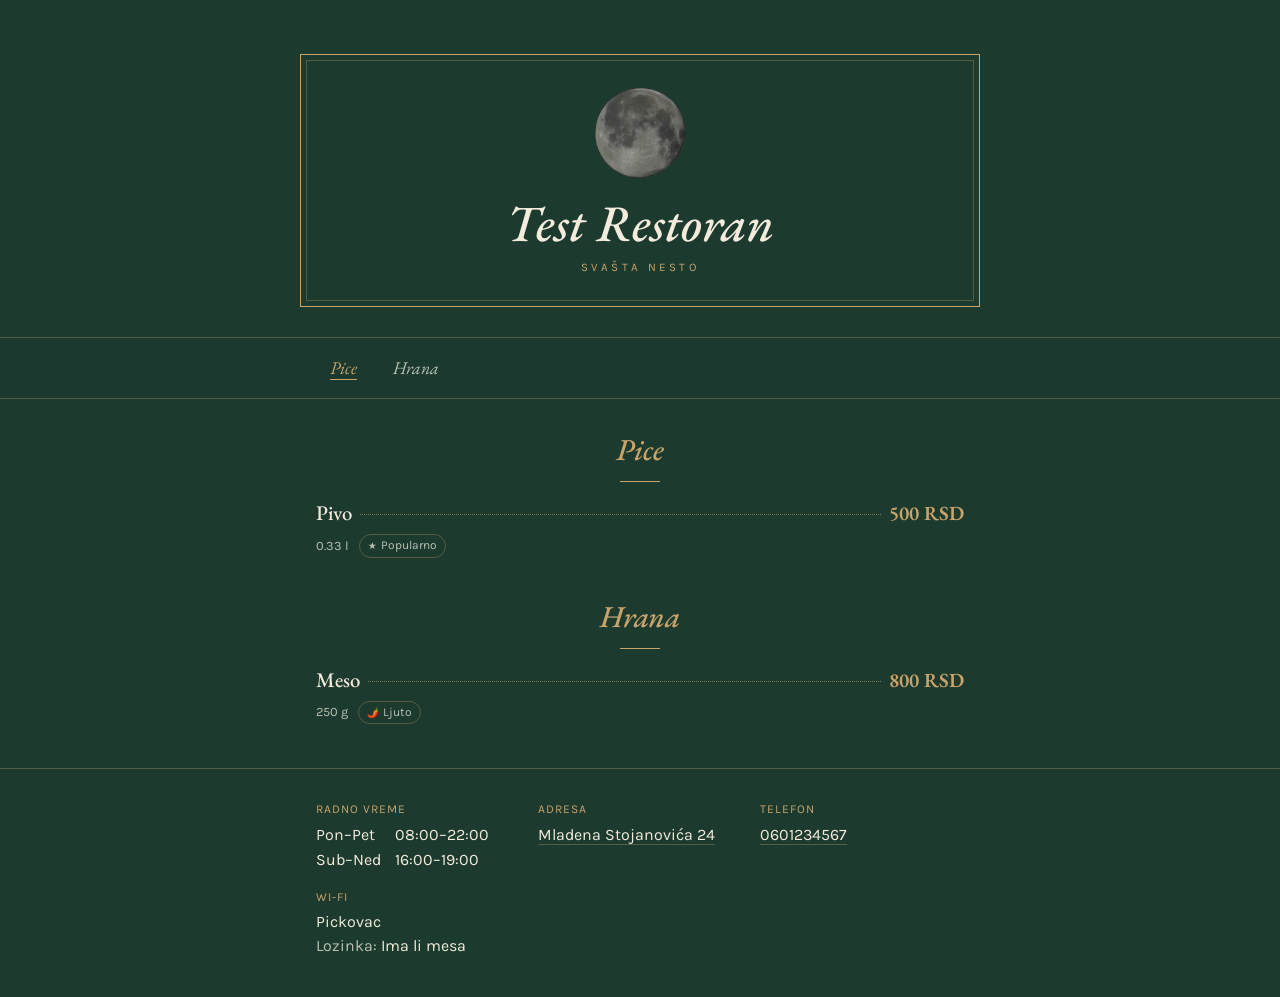
==== commit 17d086df: "Update menu code and design (menu content unchanged)" ====
--- a/index.html
+++ b/index.html
@@ -5,11 +5,11 @@
   <meta name="viewport" content="width=device-width, initial-scale=1, viewport-fit=cover">
   <title>Menu</title>
   <meta name="theme-color" content="#ffffff">
-  <link rel="stylesheet" href="core/base.css?v=91b1055c5f">
+  <link rel="stylesheet" href="core/base.css?v=1197c6aac8">
 </head>
 <body class="dm-loading">
   <div id="app"></div>
-  <script src="core/common.js?v=91b1055c5f"></script>
-  <script src="core/menu.js?v=91b1055c5f"></script>
+  <script src="core/common.js?v=1197c6aac8"></script>
+  <script src="core/menu.js?v=1197c6aac8"></script>
 </body>
 </html>
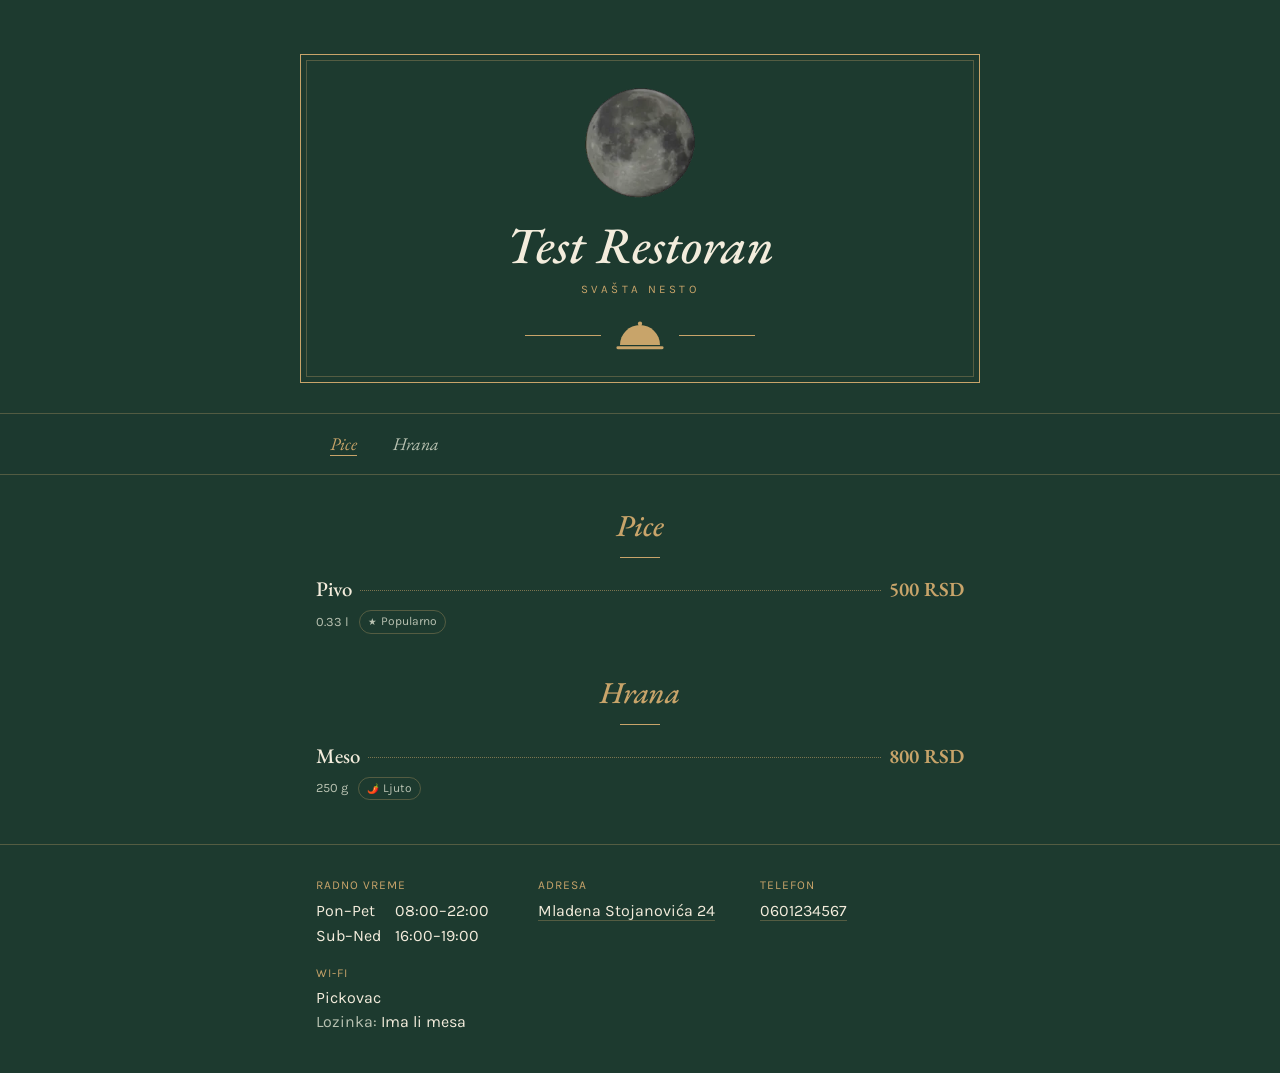
==== commit 27e61d69: "Update menu code and design (menu content unchanged)" ====
--- a/index.html
+++ b/index.html
@@ -5,11 +5,11 @@
   <meta name="viewport" content="width=device-width, initial-scale=1, viewport-fit=cover">
   <title>Menu</title>
   <meta name="theme-color" content="#ffffff">
-  <link rel="stylesheet" href="core/base.css?v=1197c6aac8">
+  <link rel="stylesheet" href="core/base.css?v=c3f7b64a6f">
 </head>
 <body class="dm-loading">
   <div id="app"></div>
-  <script src="core/common.js?v=1197c6aac8"></script>
-  <script src="core/menu.js?v=1197c6aac8"></script>
+  <script src="core/common.js?v=c3f7b64a6f"></script>
+  <script src="core/menu.js?v=c3f7b64a6f"></script>
 </body>
 </html>
--- a/core/base.css
+++ b/core/base.css
@@ -1,2 +1,2 @@
 /*! Digital menu. All rights reserved. See LICENSE. */
-:root{--bg: #ffffff;--surface: #f6f6f6;--text: #1d1d1f;--muted: #6e6e73;--line: #e4e4e7;--accent: #b5651d;--accent-ink: #ffffff;--font-body: system-ui, -apple-system, "Segoe UI", Roboto, sans-serif;--font-head: var(--font-body);--radius: 12px;--thumb: 76px;--nav-bg: var(--bg);--chip-bg: transparent;--chip-text: var(--text);--chip-active-bg: var(--accent);--chip-active-text: var(--accent-ink);--wrap: 760px}*,*:before,*:after{box-sizing:border-box}html{-webkit-text-size-adjust:100%;scroll-behavior:smooth}@media(prefers-reduced-motion:reduce){html{scroll-behavior:auto}}body{margin:0;background:var(--bg);color:var(--text);font-family:var(--font-body);line-height:1.45;-webkit-font-smoothing:antialiased}body.dm-loading #app{visibility:hidden}img{display:block;max-width:100%}a{color:inherit}h1,h2,h3{font-family:var(--font-head)}.wrap{max-width:var(--wrap);margin:0 auto;padding:0 16px}.muted{color:var(--muted)}.dm-error,.menu-empty p{padding:60px 16px;text-align:center;color:var(--muted)}.hero{position:relative;padding:44px 0 26px;text-align:center}.lang-switch{position:absolute;top:12px;right:12px;z-index:2;display:flex;gap:2px;padding:3px;border:1px solid color-mix(in srgb,currentColor 30%,transparent);border-radius:999px;font:inherit;font-family:var(--font-body);background:transparent;color:inherit;cursor:pointer}.lang-btn{font-size:.75rem;font-weight:700;letter-spacing:.04em;line-height:1;padding:6px 9px;border-radius:999px;opacity:.65}.lang-btn.active{opacity:1;background:color-mix(in srgb,currentColor 16%,transparent)}.hero-logo{width:96px;height:96px;object-fit:contain;margin:0 auto 14px}.hero-name{margin:0;font-size:clamp(2rem,8vw,2.8rem);line-height:1.1}.hero-tagline{margin:8px 0 0;color:var(--muted)}.catnav{position:sticky;top:0;z-index:10;background:var(--nav-bg)}.catnav-inner{display:flex;gap:8px;overflow-x:auto;scrollbar-width:none;max-width:var(--wrap);margin:0 auto;padding:10px 16px}.catnav-inner::-webkit-scrollbar{display:none}.chip{flex:none;white-space:nowrap;text-decoration:none;cursor:pointer;font:inherit;font-size:.95rem;padding:7px 14px;border:0;border-radius:999px;background:var(--chip-bg);color:var(--chip-text);transition:background .2s,color .2s}.chip.active{background:var(--chip-active-bg);color:var(--chip-active-text)}[data-nav=tabs] .cat:not(.active){display:none}.cat{padding:28px 0 8px;scroll-margin-top:58px}.cat-head{margin-bottom:16px}.cat-name{margin:0;font-size:1.6rem}.cat-desc{margin:4px 0 0;color:var(--muted);font-size:.95rem}.items{display:grid;gap:18px}.item{display:flex;gap:14px;cursor:pointer;outline-offset:4px}.item-body{flex:1;min-width:0}.item-head{display:flex;align-items:baseline;gap:8px}.item-name{margin:0;font-size:1.05rem;font-weight:600}.leader{flex:1;min-width:12px}.item-price{white-space:nowrap;font-weight:600}.item-desc{margin:4px 0 0;color:var(--muted);font-size:.92rem}.item-meta{display:flex;flex-wrap:wrap;align-items:center;gap:6px 10px;margin-top:6px;font-size:.8rem;color:var(--muted)}.item-meta:empty{display:none}.tags{display:flex;flex-wrap:wrap;gap:6px;margin:0;padding:0;list-style:none}.tag{display:inline-flex;align-items:center;gap:4px;font-size:.75rem;padding:2px 8px;border-radius:999px;border:1px solid var(--line)}.tag-icon{font-size:.8em}[data-layout=list] .item-img{flex:none;width:var(--thumb);height:var(--thumb);object-fit:cover;border-radius:var(--radius)}[data-layout=cards] .items{grid-template-columns:repeat(auto-fill,minmax(155px,1fr));gap:14px}[data-layout=cards] .item{flex-direction:column;gap:0}[data-layout=cards] .item-img{width:100%;aspect-ratio:4 / 3;object-fit:cover}[data-layout=cards] .item-head{flex-direction:column;gap:2px}[data-layout=cards] .leader,[data-layout=text] .item-img{display:none}.info{margin-top:36px;padding:32px 0 calc(40px + env(safe-area-inset-bottom))}.info-grid{display:grid;grid-template-columns:repeat(auto-fit,minmax(200px,1fr));gap:18px;margin:0}.info-grid dt{font-size:.75rem;text-transform:uppercase;letter-spacing:.08em;color:var(--muted);margin-bottom:4px}.info-grid dd{margin:0}.info-grid a{text-decoration:none;border-bottom:1px solid var(--line)}.info-links{display:inline-flex;flex-wrap:wrap;gap:8px;margin-top:2px}.info-grid .info-links a{display:inline-flex;align-items:center;gap:6px;padding:5px 12px 5px 10px;border:1px solid var(--line);border-radius:999px;font-size:.9rem}.info-links .icon{flex:none}.hours{display:inline-grid;grid-template-columns:auto auto;gap:2px 14px;text-align:left}.info-note{margin:24px 0 0;font-size:.85rem;color:var(--muted)}.info-credit{margin:28px 0 0;font-size:.75rem;color:var(--muted);text-align:center}.info-credit a{color:inherit;text-decoration:none;border-bottom:1px solid var(--line)}.sheet{padding:0;border:0;background:transparent;color:var(--text);width:100%;max-width:520px;max-height:92vh;margin:auto auto 0}@media(min-width:600px){.sheet{margin:auto}}.sheet::backdrop{background:#0000008c}.sheet[open]{animation:sheet-in .25s ease}@keyframes sheet-in{0%{transform:translateY(24px);opacity:0}}.sheet-card{position:relative;overflow:hidden;background:var(--bg);border-radius:calc(var(--radius) + 6px) calc(var(--radius) + 6px) 0 0;padding-bottom:env(safe-area-inset-bottom)}@media(min-width:600px){.sheet-card{border-radius:calc(var(--radius) + 6px)}}.sheet-img{width:100%;aspect-ratio:4 / 3;object-fit:cover}.sheet-body{padding:20px 20px 28px}.sheet-name{margin:0;font-size:1.5rem}.sheet-sub{display:flex;flex-wrap:wrap;align-items:center;gap:10px;margin:6px 0 12px;color:var(--muted)}.sheet-sub .item-price{color:var(--accent);font-size:1.15rem}.sheet-desc{margin:0 0 14px}.sheet-close{position:absolute;top:10px;right:10px;z-index:1;width:36px;height:36px;border:0;border-radius:50%;cursor:pointer;font-size:22px;line-height:1;background:#00000080;color:#fff}.featured{padding:22px 0 4px}.featured-title{margin:0 0 10px;font-size:1.15rem}.featured-row{display:flex;gap:12px;overflow-x:auto;scroll-snap-type:x mandatory;scrollbar-width:none;max-width:var(--wrap);margin:0 auto;padding:2px 16px 14px}.featured-row::-webkit-scrollbar{display:none}.feat{flex:none;width:150px;display:grid;align-content:start;gap:4px;padding:0 0 10px;overflow:hidden;scroll-snap-align:start;cursor:pointer;text-align:left;font:inherit;border:0;border-radius:var(--radius);background:var(--surface);color:var(--text);box-shadow:0 0 0 1px var(--line)}.feat-img{display:block;width:100%;aspect-ratio:4 / 3;object-fit:cover;background:color-mix(in srgb,var(--accent) 16%,var(--surface))}.feat-name,.feat-price{padding:0 10px}.feat-name{font-weight:600;font-size:.92rem;line-height:1.25}.feat-price{font-weight:600;font-size:.85rem;color:var(--accent)}[data-nav=accordion] .cat{padding:0;scroll-margin-top:0}.acc{padding-top:10px}.acc-h{margin:0;font-size:inherit}.acc-head{display:flex;align-items:center;gap:12px;width:100%;padding:18px 0;cursor:pointer;text-align:left;border:0;border-bottom:1px solid var(--line);background:none;color:inherit;font:inherit}.acc-head .cat-name{flex:1;min-width:0;margin:0;font-size:1.3rem;line-height:1.2}.acc-count{flex:none;font-family:var(--font-body);font-size:.8rem;color:var(--muted)}.acc-chev{flex:none;width:9px;height:9px;margin:0 4px 4px;opacity:.6;transition:transform .2s;border-right:2px solid currentColor;border-bottom:2px solid currentColor;transform:rotate(45deg)}.cat.open .acc-chev{transform:rotate(225deg);margin-bottom:-4px}.acc-body{padding:14px 0 26px}.acc-body .cat-desc{margin:0 0 14px}.tiles-home{padding:24px 0 8px}.tiles{display:grid;grid-template-columns:repeat(auto-fill,minmax(150px,1fr));gap:12px}.tile{position:relative;display:block;aspect-ratio:1 / 1;overflow:hidden;text-decoration:none;border-radius:var(--radius);background:var(--surface);color:var(--text);box-shadow:0 0 0 1px var(--line)}.tile-img{position:absolute;inset:0;width:100%;height:100%;object-fit:cover}.tile-text{position:absolute;left:0;right:0;bottom:0;display:grid;gap:2px;padding:34px 12px 12px;color:#fff;background:linear-gradient(transparent,#000000bf)}.tile.no-img .tile-text{inset:0;align-content:end;color:var(--text);background:color-mix(in srgb,var(--accent) 16%,var(--surface))}.tile-name{font-family:var(--font-head);font-size:1.2rem;font-weight:700;line-height:1.15}.tile-count{font-size:.78rem;opacity:.85}.tile-bar{position:sticky;top:0;z-index:10;background:var(--nav-bg);border-bottom:1px solid var(--line)}.tile-bar .wrap{display:flex;align-items:center;justify-content:space-between;gap:12px;padding-block:10px}.tile-back{display:inline-flex;align-items:center;gap:6px;padding:8px 14px;cursor:pointer;border:1px solid var(--line);border-radius:999px;background:var(--surface);color:var(--text);font:inherit;font-weight:600}.tile-bar .lang-switch{position:static}[data-nav=tiles][data-view=section] .cat{padding-top:22px}[data-nav=bottom] .cat:not(.active){display:none}[data-nav=bottom] .catnav{position:fixed;inset:auto 0 0;z-index:15;border-top:1px solid var(--line);box-shadow:0 -6px 18px #0000001a;padding-bottom:env(safe-area-inset-bottom)}[data-nav=bottom] #app{padding-bottom:calc(64px + env(safe-area-inset-bottom))}
+:root{--bg: #ffffff;--surface: #f6f6f6;--text: #1d1d1f;--muted: #6e6e73;--line: #e4e4e7;--accent: #b5651d;--accent-ink: #ffffff;--font-body: system-ui, -apple-system, "Segoe UI", Roboto, sans-serif;--font-head: var(--font-body);--radius: 12px;--thumb: 76px;--nav-bg: var(--bg);--chip-bg: transparent;--chip-text: var(--text);--chip-active-bg: var(--accent);--chip-active-text: var(--accent-ink);--wrap: 760px}*,*:before,*:after{box-sizing:border-box}html{-webkit-text-size-adjust:100%;scroll-behavior:smooth}@media(prefers-reduced-motion:reduce){html{scroll-behavior:auto}}body{margin:0;background:var(--bg);color:var(--text);font-family:var(--font-body);line-height:1.45;-webkit-font-smoothing:antialiased}body.dm-loading #app{visibility:hidden}img{display:block;max-width:100%}a{color:inherit}h1,h2,h3{font-family:var(--font-head)}.wrap{max-width:var(--wrap);margin:0 auto;padding:0 16px}.muted{color:var(--muted)}.dm-error,.menu-empty p{padding:60px 16px;text-align:center;color:var(--muted)}.hero{position:relative;padding:44px 0 26px;text-align:center}.lang-switch{position:absolute;top:12px;right:12px;z-index:2;display:flex;gap:2px;padding:3px;border:1px solid color-mix(in srgb,currentColor 30%,transparent);border-radius:999px;font:inherit;font-family:var(--font-body);background:transparent;color:inherit;cursor:pointer}.lang-btn{font-size:.75rem;font-weight:700;letter-spacing:.04em;line-height:1;padding:6px 9px;border-radius:999px;opacity:.65}.lang-btn.active{opacity:1;background:color-mix(in srgb,currentColor 16%,transparent)}.hero-logo{width:116px;height:116px;object-fit:contain;margin:0 auto 16px}.hero-name{margin:0;font-size:clamp(2rem,8vw,2.8rem);line-height:1.1}.hero-tagline{margin:8px 0 0;color:var(--muted)}.catnav{position:sticky;top:0;z-index:10;background:var(--nav-bg)}.catnav-inner{display:flex;gap:8px;overflow-x:auto;scrollbar-width:none;max-width:var(--wrap);margin:0 auto;padding:10px 16px}.catnav-inner::-webkit-scrollbar{display:none}.chip{flex:none;white-space:nowrap;text-decoration:none;cursor:pointer;font:inherit;font-size:.95rem;padding:7px 14px;border:0;border-radius:999px;background:var(--chip-bg);color:var(--chip-text);transition:background .2s,color .2s}.chip.active{background:var(--chip-active-bg);color:var(--chip-active-text)}[data-nav=tabs] .cat:not(.active){display:none}.cat{padding:28px 0 8px;scroll-margin-top:58px}.cat-head{margin-bottom:16px}.cat-name{margin:0;font-size:1.6rem}.cat-desc{margin:4px 0 0;color:var(--muted);font-size:.95rem}.items{display:grid;gap:18px}.item{display:flex;gap:14px;cursor:pointer;outline-offset:4px}.item-body{flex:1;min-width:0}.item-head{display:flex;align-items:baseline;gap:8px}.item-name{margin:0;font-size:1.05rem;font-weight:600}.leader{flex:1;min-width:12px}.item-price{white-space:nowrap;font-weight:600}.item-desc{margin:4px 0 0;color:var(--muted);font-size:.92rem}.item-meta{display:flex;flex-wrap:wrap;align-items:center;gap:6px 10px;margin-top:6px;font-size:.8rem;color:var(--muted)}.item-meta:empty{display:none}.tags{display:flex;flex-wrap:wrap;gap:6px;margin:0;padding:0;list-style:none}.tag{display:inline-flex;align-items:center;gap:4px;font-size:.75rem;padding:2px 8px;border-radius:999px;border:1px solid var(--line)}.tag-icon{font-size:.8em}[data-layout=list] .item-img{flex:none;width:var(--thumb);height:var(--thumb);object-fit:cover;border-radius:var(--radius)}[data-layout=cards] .items{grid-template-columns:repeat(auto-fill,minmax(155px,1fr));gap:14px}[data-layout=cards] .item{flex-direction:column;gap:0}[data-layout=cards] .item-img{width:100%;aspect-ratio:4 / 3;object-fit:cover}[data-layout=cards] .item-head{flex-direction:column;gap:2px}[data-layout=cards] .leader,[data-layout=text] .item-img{display:none}.info{margin-top:36px;padding:32px 0 calc(40px + env(safe-area-inset-bottom))}.info-grid{display:grid;grid-template-columns:repeat(auto-fit,minmax(200px,1fr));gap:18px;margin:0}.info-grid dt{font-size:.75rem;text-transform:uppercase;letter-spacing:.08em;color:var(--muted);margin-bottom:4px}.info-grid dd{margin:0}.info-grid a{text-decoration:none;border-bottom:1px solid var(--line)}.info-links{display:inline-flex;flex-wrap:wrap;gap:8px;margin-top:2px}.info-grid .info-links a{display:inline-flex;align-items:center;gap:6px;padding:5px 12px 5px 10px;border:1px solid var(--line);border-radius:999px;font-size:.9rem}.info-links .icon{flex:none}.hours{display:inline-grid;grid-template-columns:auto auto;gap:2px 14px;text-align:left}.info-note{margin:24px 0 0;font-size:.85rem;color:var(--muted)}.info-credit{margin:28px 0 0;font-size:.75rem;color:var(--muted);text-align:center}.info-credit a{color:inherit;text-decoration:none;border-bottom:1px solid var(--line)}.sheet{padding:0;border:0;background:transparent;color:var(--text);width:100%;max-width:520px;max-height:92vh;margin:auto auto 0}@media(min-width:600px){.sheet{margin:auto}}.sheet::backdrop{background:#0000008c}.sheet[open]{animation:sheet-in .25s ease}@keyframes sheet-in{0%{transform:translateY(24px);opacity:0}}.sheet-card{position:relative;overflow:hidden;background:var(--bg);border-radius:calc(var(--radius) + 6px) calc(var(--radius) + 6px) 0 0;padding-bottom:env(safe-area-inset-bottom)}@media(min-width:600px){.sheet-card{border-radius:calc(var(--radius) + 6px)}}.sheet-img{width:100%;aspect-ratio:4 / 3;object-fit:cover}.sheet-body{padding:20px 20px 28px}.sheet-name{margin:0;font-size:1.5rem}.sheet-sub{display:flex;flex-wrap:wrap;align-items:center;gap:10px;margin:6px 0 12px;color:var(--muted)}.sheet-sub .item-price{color:var(--accent);font-size:1.15rem}.sheet-desc{margin:0 0 14px}.sheet-close{position:absolute;top:10px;right:10px;z-index:1;width:36px;height:36px;border:0;border-radius:50%;cursor:pointer;font-size:22px;line-height:1;background:#00000080;color:#fff}.featured{padding:22px 0 4px}.featured-title{margin:0 0 10px;font-size:1.15rem}.featured-row{display:flex;gap:12px;overflow-x:auto;scroll-snap-type:x mandatory;scrollbar-width:none;max-width:var(--wrap);margin:0 auto;padding:2px 16px 14px}.featured-row::-webkit-scrollbar{display:none}.feat{flex:none;width:150px;display:grid;align-content:start;gap:4px;padding:0 0 10px;overflow:hidden;scroll-snap-align:start;cursor:pointer;text-align:left;font:inherit;border:0;border-radius:var(--radius);background:var(--surface);color:var(--text);box-shadow:0 0 0 1px var(--line)}.feat-img{display:block;width:100%;aspect-ratio:4 / 3;object-fit:cover;background:color-mix(in srgb,var(--accent) 16%,var(--surface))}.feat-name,.feat-price{padding:0 10px}.feat-name{font-weight:600;font-size:.92rem;line-height:1.25}.feat-price{font-weight:600;font-size:.85rem;color:var(--accent)}[data-nav=accordion] .cat{padding:0;scroll-margin-top:0}.acc{padding-top:10px}.acc-h{margin:0;font-size:inherit}.acc-head{display:flex;align-items:center;gap:12px;width:100%;padding:18px 0;cursor:pointer;text-align:left;border:0;border-bottom:1px solid var(--line);background:none;color:inherit;font:inherit}.acc-head .cat-name{flex:1;min-width:0;margin:0;font-size:1.3rem;line-height:1.2}.acc-count{flex:none;font-family:var(--font-body);font-size:.8rem;color:var(--muted)}.acc-chev{flex:none;width:9px;height:9px;margin:0 4px 4px;opacity:.6;transition:transform .2s;border-right:2px solid currentColor;border-bottom:2px solid currentColor;transform:rotate(45deg)}.cat.open .acc-chev{transform:rotate(225deg);margin-bottom:-4px}.acc-body{padding:14px 0 26px}.acc-body .cat-desc{margin:0 0 14px}.tiles-home{padding:24px 0 8px}.tiles{display:grid;grid-template-columns:repeat(auto-fill,minmax(150px,1fr));gap:12px}.tile{position:relative;display:block;aspect-ratio:1 / 1;overflow:hidden;text-decoration:none;border-radius:var(--radius);background:var(--surface);color:var(--text);box-shadow:0 0 0 1px var(--line)}.tile-img{position:absolute;inset:0;width:100%;height:100%;object-fit:cover}.tile-text{position:absolute;left:0;right:0;bottom:0;display:grid;gap:2px;padding:34px 12px 12px;color:#fff;background:linear-gradient(transparent,#000000bf)}.tile.no-img .tile-text{inset:0;align-content:end;color:var(--text);background:color-mix(in srgb,var(--accent) 16%,var(--surface))}.tile-name{font-family:var(--font-head);font-size:1.2rem;font-weight:700;line-height:1.15}.tile-count{font-size:.78rem;opacity:.85}.tile-bar{position:sticky;top:0;z-index:10;background:var(--nav-bg);border-bottom:1px solid var(--line)}.tile-bar .wrap{display:flex;align-items:center;justify-content:space-between;gap:12px;padding-block:10px}.tile-back{display:inline-flex;align-items:center;gap:6px;padding:8px 14px;cursor:pointer;border:1px solid var(--line);border-radius:999px;background:var(--surface);color:var(--text);font:inherit;font-weight:600}.tile-bar .lang-switch{position:static}[data-nav=tiles][data-view=section] .cat{padding-top:22px}[data-nav=bottom] .cat:not(.active){display:none}[data-nav=bottom] .catnav{position:fixed;inset:auto 0 0;z-index:15;border-top:1px solid var(--line);box-shadow:0 -6px 18px #0000001a;padding-bottom:env(safe-area-inset-bottom)}[data-nav=bottom] #app{padding-bottom:calc(64px + env(safe-area-inset-bottom))}
